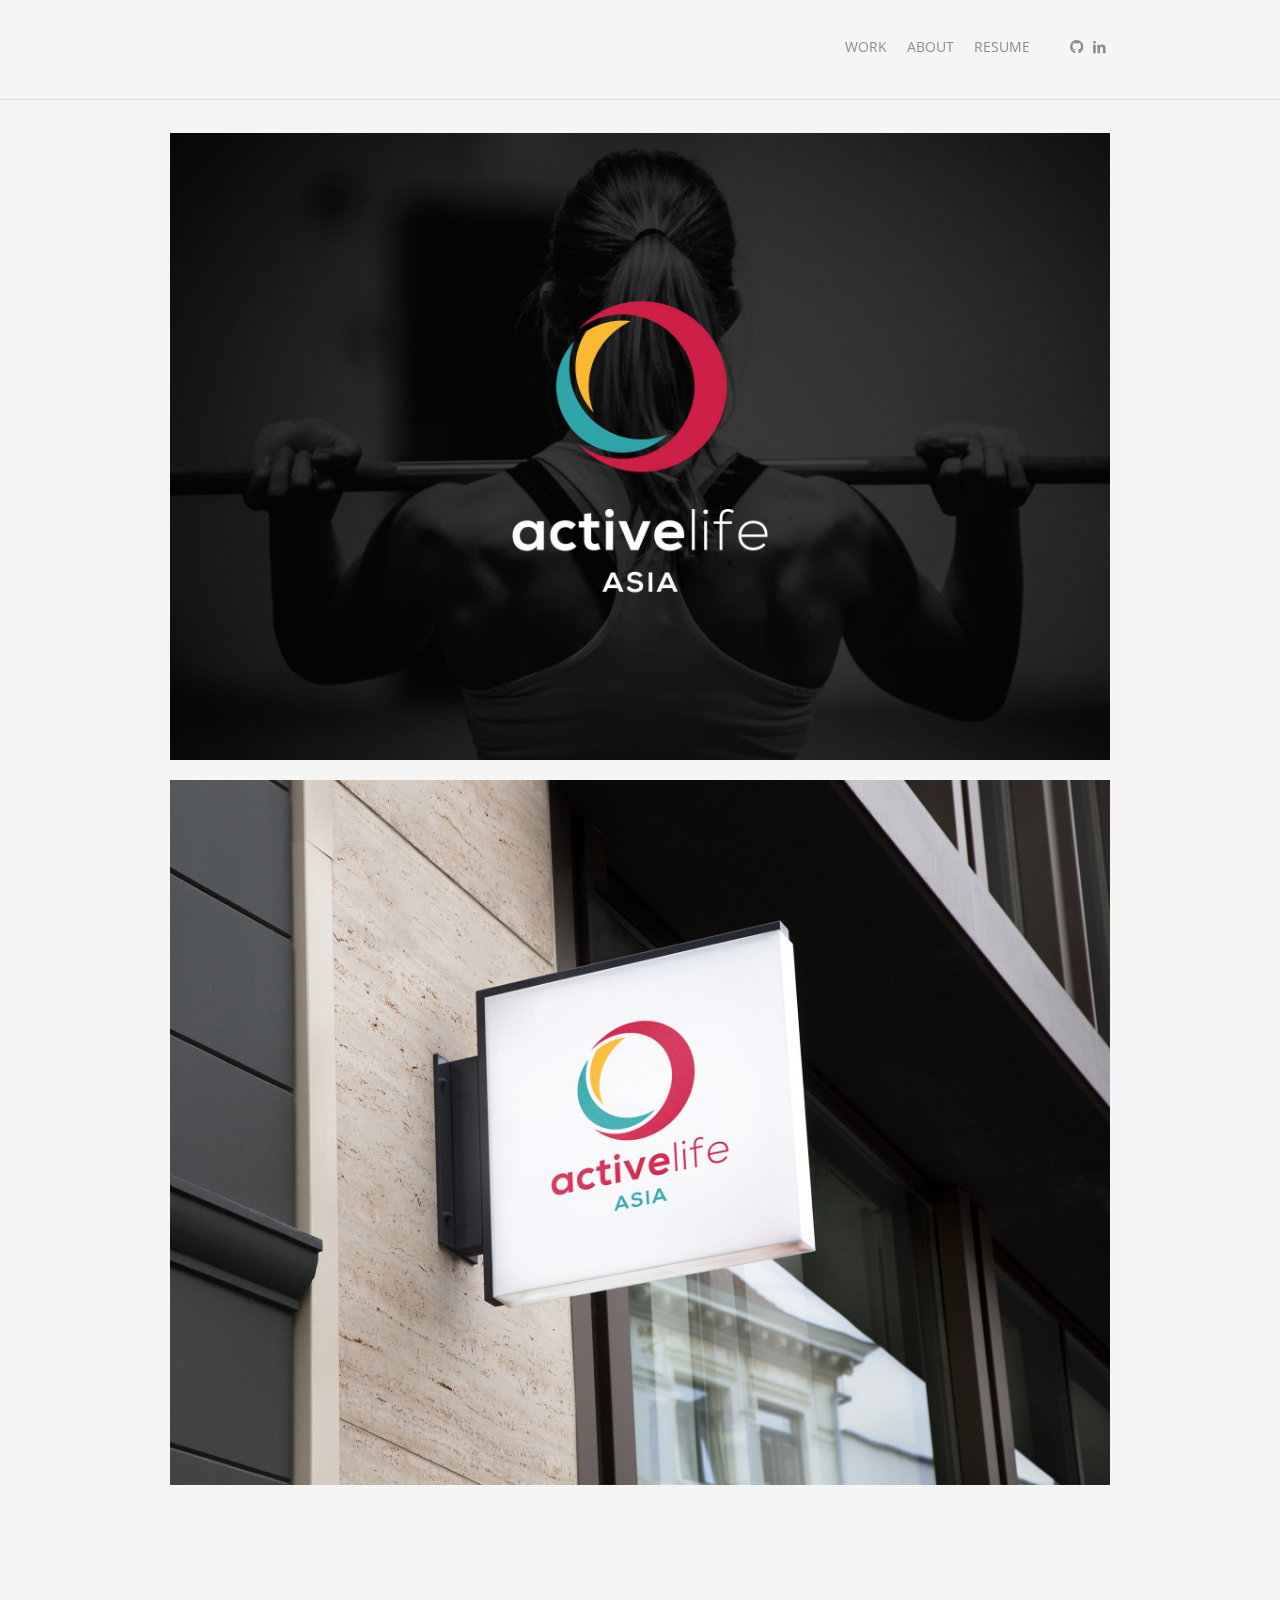
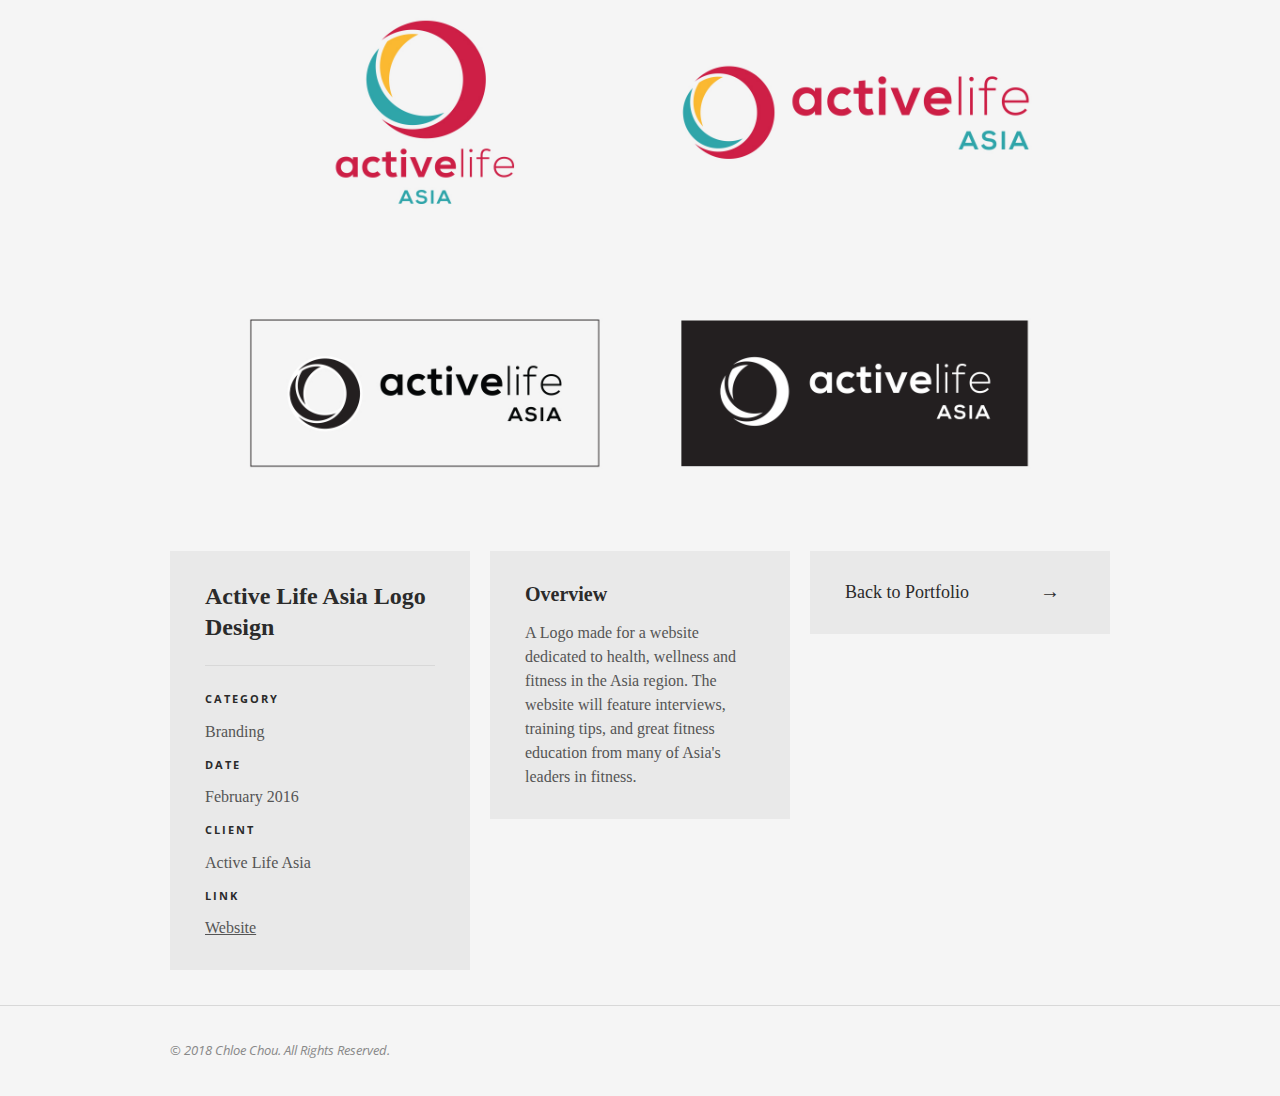
==== activelife.html @ 94dbffdb "Change URL" ====
<!DOCTYPE html>
<!--[if lte IE 6]> <html class="no-js ie  lt-ie10 lt-ie9 lt-ie8 lt-ie7 ancient oldie" lang="en-US"> <![endif]-->
<!--[if IE 7]>     <html class="no-js ie7 lt-ie10 lt-ie9 lt-ie8 oldie" lang="en-US"> <![endif]-->
<!--[if IE 8]>     <html class="no-js ie8 lt-ie10 lt-ie9 oldie" lang="en-US"> <![endif]-->
<!--[if IE 9]>     <html class="no-js ie9 lt-ie10 oldie" lang="en-US"> <![endif]-->
<!--[if gt IE 8]><!--> <html class="no-js" dir="ltr" lang="en-US"> <!--<![endif]-->
<head>
<meta charset="utf-8" />
<!--[if IE]> <meta http-equiv="X-UA-Compatible" content="IE=edge"> <![endif]-->
<title>Chloe Chou</title>
<!-- Set the viewport width to device width for mobile -->
<meta name="viewport" content="width=device-width, initial-scale=1, maximum-scale=1" />
<meta name="author" content="ppandp">
<meta name="Description" content="Chloe's Portfolio" />
<link href="css/reset.css" rel="stylesheet" type="text/css" media="screen" />
<link href="css/contact.css" rel="stylesheet" type="text/css" media="screen" />
<link href="css/styles.css" rel="stylesheet" type="text/css" media="screen" />
<link href="css/flexslider.css" rel="stylesheet" type="text/css" media="screen" />
<link href="css/jquery.fancybox.css" rel="stylesheet" type="text/css" media="screen" />
<!--[if gt IE 8]><!--><link href="css/retina-responsive.css" rel="stylesheet" type="text/css" media="screen" /><!--<![endif]-->
<!--[if !IE]> <link href="css/retina-responsive.css" rel="stylesheet" type="text/css" media="screen" /> <![endif]-->
<link href="css/open-menu.css" rel="stylesheet" type="text/css" media="screen" />
<link href="css/print.css" rel="stylesheet" type="text/css" media="print" />
<link href="//fonts.googleapis.com/css?family=Open+Sans:400,400italic,300,300italic,700,600,800" rel="stylesheet" type="text/css" />
<!-- <link href="//fonts.googleapis.com/css?family=Merriweather:300,400,700" rel="stylesheet" type="text/css" /> -->
<script src="js/modernizr.js" type="text/javascript"></script>
<link href="https://use.fontawesome.com/releases/v5.0.6/css/all.css" rel="stylesheet">

<style type="text/css">

  h1#logo a {
    width: 100px;
    background-size: 100px;
  }

</style>
</head>
<body>
<!-- Preloader -->
<div id="preloader">
  <div id="status">
    <div class="parent">
      <div class="child">
        <p class="small">loading</p>
      </div>
    </div>
  </div>
</div>

<div id="wrap">
  <div id="background-color"></div>
  <header id="header"><div class="containing-wrapper">
    <div class="logo-wrapper">
      <h1 id="logo"><a href="/">Chloe</a></h1>
    </div>
    <div id="menu-button">
      <div class="centralizer">
        <div class="cursor">
          <div id="nav-button"> <span class="nav-bar"></span> <span class="nav-bar"></span> <span class="nav-bar"></span> </div>
        </div>
      </div>
    </div></div>
  </header>
  <!-- end header -->

  <!-- start main nav -->
  <div class="containing-wrapper menu">
  <nav id="main-nav">
    <div id="menu-close-button">&times;</div>
    <ul id="options" class="option-set clearfix" data-option-key="filter">
      <li> <a href="#" class="sub-nav-toggle">Work</a>
        <ul class="sub-nav hidden">
          <li> <a href="index.html#design">Design</a> </li>
          <li> <a href="index.html#development">Development</a> </li>
          <li> <a href="index.html#portfolio">Show All</a> </li>
        </ul>
      </li>
      <li> <a href="index.html#services">About</a> </li>
      <li> <a href="images/resume.pdf" target="_blank">Resume</a> </li>
    </ul>

    <div class="social-links">
      <ul class="social-list clearfix">
        <li> <a href="https://github.com/chloechoudesign" target="_blank"> <i class="fab fa-github"></i></a></li>
        <li> <a href="https://www.linkedin.com/in/chloe-kuan-yi-chou-48333067" class="linkedin" target="_blank"></a> </li>
      </ul>
    </div>
  </nav></div>
  <!-- end main nav -->

  <div class="content-wrapper">
    <div id="content">
      <div class="container">
        <div id="container" class="clearfix">

          
        <!-- ALA PAGE CONTENT -->
        <div class="element clearfix col3-3 home"> <a href="images/activelife01.jpg" data-title="" data-fancybox-group="group1" class="popup">
          <figure class="images"> <img src="images/activelife01.jpg" alt="" /></figure>
          </a>
          <div class="break"></div>
          <a href="images/activelife02.jpg" data-title="" data-fancybox-group="group1" class="popup">
          <figure class="images"> <img src="images/activelife02_sm.jpg" alt="" /></figure>
          </a>
          <div class="break"></div>
          <a href="images/activelife03.jpg" data-title="" data-fancybox-group="group1" class="popup">
          <figure class="images"> <img src="images/activelife03.jpg" alt="" /></figure>
          </a>
        </div>
        <div class="element clearfix col1-3 home grey auto">
          <h3><strong>Active Life Asia Logo Design</strong></h3>
          <div class="ct-part">
            <p class="small">Category</p>
            <p>Branding</p>
            <p class="small">Date</p>
            <p>February 2016</p>
            <p class="small">Client</p>
            <p>Active Life Asia</p>
            <p class="small">Link</p>
            <p><a href="http://activelifeasia.com/" target="_blank">Website</a></p>
          </div>
        </div>
        <div class="element clearfix col1-3 home grey auto">
          <h4><strong>Overview</strong></h4>
              <p>A Logo made for a website dedicated to health, wellness and fitness in the Asia region. The website will feature interviews, training tips, and great fitness education from many of Asia's leaders in fitness.</p>
        </div>
   
        <div class="element clearfix col1-3 home grey back-button auto"><a href="/" title="" class="whole-tile"></a>
          <h5>Back to Portfolio<span class="arrow">→</span></h5>
        </div>


        
        </div>
        <!-- end #container -->
      </div>
      <!-- end .container -->
    </div>
    <!-- end content -->
  </div>
  <!-- end content-wrapper -->
</div>

<!-- end wrap -->
<footer id="footer" class="clearfix"><div class="containing-wrapper">
  <p class="alignleft">© 2018 Chloe Chou. All Rights Reserved.</p>
  <!-- <p class="alignright">(310)&nbsp;906-8920 <span class="padding">&middot;</span> <a href="mailto:chloechoudesign@gmail.com" title="Write Email">chloechoudesign@gmail.com</a> </p> -->
  </div>
</footer>

<script src="js/jquery-1.11.1.min.js" type="text/javascript"></script>
<script src="js/jquery-easing-1.3.js" type="text/javascript"></script>
<script src="js/retina.js" type="text/javascript"></script>
<script src="js/jquery.touchSwipe.min.js" type="text/javascript"></script>
<script src="js/jquery.isotope2.min.js" type="text/javascript"></script>
<script src="js/jquery.ba-bbq.min.js" type="text/javascript"></script>
<script src="js/jquery.isotope.load.js" type="text/javascript"></script>
<script src="js/SmoothScroll.js" type="text/javascript"></script>
<script src="js/main.js" type="text/javascript"></script>
<script src="js/preloader.js" type="text/javascript"></script>
<script src="js/jquery.sliphover.min.js"></script>
<script src="js/jquery.fancybox.pack.js" type="text/javascript"></script>
</body>
</html>
---- css/contact.css ----
/* Form style */
input, textarea, select { font: 16px "Merriweather", Georgia, "Times New Roman", Times, serif; color:#555; border:0; -webkit-transition: all 0.2s ease 0s; -moz-transition: all 0.2s ease 0s; -o-transition: all 0.2s ease 0s; transition: all 0.2s ease 0s; float:none; display:block; margin:0px; -webkit-appearance: none; background:none }
textarea { resize: none; }
#message { margin: 0; padding: 0px; z-index:200; height:auto; }
.error_message, #success_page { display: block; height:auto; color:#d31800; font-style:italic; font-family: 'Open Sans', 'Helvetica Neue', Arial, Helvetica, sans-serif; font-size: 12px; padding: 26px 60px 0px 0px; line-height:1.5 }
#success_page { color:#2b2b2b !important; padding:18px 20px 0 0px }
.loader { display:none; }
/* Form Element Styling */
.contact > .elem-content {background:#fff !important }
.form-part { padding: 0; margin-top:9px; border-top:1px solid #d8d8d8; }
.form-part > textarea, .form-part > select, .form-part > input:not([type="submit"]):not([type="image"]):not([type="button"]):not([type="checkbox"]):not([type="radio"]) {
 display: block;
 width: 100%;
 padding: 25px 0px;
 font-size: 16px;
 border-bottom:1px solid #d8d8d8;
 text-align: left;
 font-style: normal;
}
.lt-ie9 .form-part textarea, .lt-ie9 .form-part select, .lt-ie9 .form-part input { display: block; width: 100%; padding: 25px 29px; font-size: 17px;  border-bottom:1px solid #d8d8d8; text-align: left; font-style: normal; }
.form-part > textarea { height: 174px; resize: none; }
.form-part > .input-wrapper { position: relative;  }
.form-part .send-btn { border: none 0px transparent; background: url(../images/icons/bg-mail.png) no-repeat scroll top right transparent; background-size:48px 48px; padding: 19px 60px 16px 4px; height: 48px; font-family: 'Open Sans', 'Helvetica Neue', Arial, Helvetica, sans-serif; font-size: 14px; display: block; width: auto; float: right; margin: 19px 29px 0px 0px; cursor: pointer; line-height:12px; font-style:italic; }
---- css/styles.css ----
@charset "utf-8";
/* CSS Document */

/*------------------------------------------------------------------
[Table of contents]
0. Fonts
1. Clearfix
2. Preloader
3. Typography
4. Headings
5. Main Nav
6. Main Content
7. Column Grid
8. Content Elements
9. Icons
10. Image Hover
11. Compatibility Rules
12. Footer
13. Lists
14. Price Tables
15. Google Maps
16. Shop
-------------------------------------------------------------------*/


/* =0. Fonts
--------------------------------------------------------------------------------------------------------*/
@font-face {
 font-family: 'fontello';
 src: url('../fonts/fontello.eot?3837060');
 src: url('../fonts/fontello.eot?3837060#iefix') format('embedded-opentype'), url('../fonts/fontello.woff?3837060') format('woff'), url('../fonts/fontello.ttf?3837060') format('truetype'), url('../fonts/fontello.svg?3837060#fontello') format('svg');
 font-weight: normal;
 font-style: normal;
}
/* Chrome hack: SVG is rendered more smooth in Windows. 100% magic, uncomment if you need it. */
/* Note, that will break hinting! In other OS-es font will be not as sharp as it could be */
/*
@media screen and (-webkit-min-device-pixel-ratio:0) {
  @font-face {
    font-family: 'fontello';
    src: url('../font/fontello.svg?43886684#fontello') format('svg');
  }
}
*/
/* End Fonts
--------------------------------------------------------------------------------------------------------*/


/* =1. Clearfix
--------------------------------------------------------------------------------------------------------*/
.clear { clear: both; }
.clearfix:after { content: "."; display:block; height:0; clear:both; visibility:hidden; }/* ----- clear fix for floats ----- */
.clearfix { display:inline-block; }
* html .clearfix { height:1%; }/* hides clearfix from IE-mac */
.clearfix { display:block; }/* end hide from IE-mac */
.alignleft { float:left; }
.alignright { float:right; }
.aligncenter { margin:auto; display:block; }
.alignnone { clear:both; font-size:0; line-height:0; margin:0; padding:0; border:0; height:0; width:0; }
.centered { text-align:center; }
.hidden { display: none; visibility: hidden; }
/* Preventing font-rendering switches during CSS transitions inside Flexslider for Safari and Chrome under MacOSX */
*, *:before, *:after { -webkit-font-smoothing: antialiased; }
.flexslider { -webkit-transform: translateZ(0px); }
/* End Clearfix
--------------------------------------------------------------------------------------------------------*/


/* =2. Preloader
--------------------------------------------------------------------------------------------------------*/
#preloader { position:fixed; top:0; left:0; right:0; bottom:0; background:#f5f5f5; z-index:9999; }
#status { z-index:28; position:absolute; color:#555 !important; top:50%; height:220px; width:100%; margin-top:-115px; }
/* horizontal centering */
.parent { width:230px; margin:0px auto; position:relative; height:220px; z-index:11 }
.child { text-align:center; }
/* vertical centering */
.parent { display: table }
.child { display: table-cell; vertical-align: middle; padding:0; }
.child span { text-transform:uppercase; }
/* End Preloader
--------------------------------------------------------------------------------------------------------*/


/* =3. Typography
--------------------------------------------------------------------------------------------------------*/
html, body, #wrap { height: 100%; }
body > #wrap { height: auto; min-height: 100%; }
.content-wrapper { padding-bottom: 91px; }
html { overflow: -moz-scrollbars-vertical; overflow-y: scroll; -webkit-font-smoothing: antialiased; height:100%; -webkit-text-size-adjust: 100%; }
body { font-size: 16px; font-family: Georgia, "Times New Roman", Times, serif; color:#555; background:#1D1D1D; height:100% }
strong { font-weight:600; }
a, a > * { -webkit-transition: all 0.2s ease 0s; -moz-transition: all 0.2s ease 0s; -o-transition: all 0.2s ease 0s; transition: all 0.2s ease 0s; }
*, *:after, *:before { -webkit-box-sizing: border-box; -moz-box-sizing: border-box; box-sizing: border-box; padding: 0; margin: 0; }
p { line-height:1.5; padding:0 0px 13px 0px; }
.centered p { padding:5px 0 5px 0 }
a { text-decoration:none; }
p a { color:#555; text-decoration:underline; }
p a:hover { color:#2b2b2b; }
a p { color:#555; }
p.small { font-size:11px !important; text-transform:uppercase; font-weight:700; font-family:'Open Sans', 'Helvetica Neue', Arial, Helvetica, sans-serif; color:#2b2b2b; padding:0 0 22px 0; letter-spacing:2px; }
a p.small { color:#2b2b2b }
.col2-3.half p.small { padding:0 0 17px 0; }
.col1-3 p.small { padding:0 0 12px 0 !important; }
#preloader p.small { color:#555 !important; padding:0 !important }
code { font:13px 'Open Sans', 'Helvetica Neue', Arial, Helvetica, sans-serif; font-style:normal; line-height:1.5; display:block; }
pre { padding:13px 40px 0 40px; }
span.arrow { font:20px 'Open Sans', 'Helvetica Neue', Arial, Helvetica, sans-serif; float:right; padding-bottom:13px; padding-right:15px; -webkit-transition: all 0.2s ease 0s; -moz-transition: all 0.2s ease 0s; -o-transition: all 0.2s ease 0s; transition: all 0.2s ease 0s; margin-top:-4px; display:inline-block; opacity:0 }
.back-button span.arrow { opacity:1 !important }
a span.arrow { color:#555; }
a:hover span.arrow { padding-right:0; -webkit-transition: all 0.2s ease 0s; -moz-transition: all 0.2s ease 0s; -o-transition: all 0.2s ease 0s; transition: all 0.2s ease 0s; opacity:1 }
blockquote { padding:0px 0px 2px 25px; color:#777; font-size:16px; font-style:italic; float:left; width:180px; }
.col1-3 blockquote {width:auto; padding-left:0; float:none }
.hentry blockquote:before { content:"“"; float:left; display:block; margin-left:-64px; font-family:Georgia, "Times New Roman", Times, serif; font-size:96px; margin-top:-6px; font-weight:400 }
blockquote p { font-family:'Open Sans', 'Helvetica Neue', Arial, Helvetica, sans-serif; }
blockquote p.small { font-style:normal; color:#555; letter-spacing:0; font-weight:600; text-transform:none }
em { font-style:italic; font-family:'Open Sans', 'Helvetica Neue', Arial, Helvetica, sans-serif; color:#777; }
code { font:13px "Courier New", Courier, monospace; font-style:normal; line-height:1.5; display:block; padding-top:4px; }
pre { padding:0 30px 25px 30px; border:1px dotted #3e3e3e; margin-top:10px; margin-bottom:10px; display:inline-block }
/* End Typography
--------------------------------------------------------------------------------------------------------*/


/* =4. Headings
--------------------------------------------------------------------------------------------------------*/
h1#logo { display:block; position:relative; float:left }
h1#logo a { display:block; background:url(../images/bg-logo.png) center no-repeat; background-size:60px 52px; width:60px; /*try to keep it below 52px*/ height:52px; text-indent:-9999px; }
.tagline { float:left; font-family:"Open Sans", Arial, Helvetica, sans-serif; font-size:12px; font-weight:400; padding:0 0 0 16px; margin:0px auto; position:relative; display:table; height:52px; margin-top:-1px; font-style:italic }
.tagline span { vertical-align:middle; display:table-cell }
.hentry h1, h2, h3, h4, h5 { line-height:1.3; color:#2b2b2b; display:block; position:relative; padding-bottom:13px; }
h2 { font-size:48px; font-weight:300; line-height:60px; letter-spacing:-2px; margin-top:-5px; }
h2 strong { font-weight:700; letter-spacing:-1px; }
h3 { font-size:24px; font-weight:400; line-height:31px; }
h4 { font-size:20px; font-weight:400; line-height:27px; }
h5 { font-size:18px; font-weight:400; }
.col2-3.white h3, .col2-3.white-bottom h3, .col2-3.grey h3 { font-size:30px; line-height:40px; }
a h3 { text-decoration:underline }
a h3 span { text-decoration:none !important }
/* End Headings
--------------------------------------------------------------------------------------------------------*/


/* =5. Main Nav
--------------------------------------------------------------------------------------------------------*/
#menu-button { float:right; font-size:14px; font-family:"Open Sans", Arial, Helvetica, sans-serif; text-transform:uppercase; display:table; height:52px; position: relative; -webkit-tap-highlight-color: rgba(0, 0, 0, 0); }
.lt-ie10 #menu-button { position:relative; float:right; right:auto }
#menu-button .centralizer { display: table-cell; vertical-align: middle; }
#menu-button .centralizer .cursor { display:block; height:auto; cursor:pointer; background-color: rgba(244, 244, 244, 0.8); }
#nav-button { display:inline-block; width:16px; margin:0; margin-left:5px; -webkit-tap-highlight-color: rgba(0, 0, 0, 0); vertical-align:middle }
.nav-bar { background-color:#555; border-radius:1px; display:block; width:16px; height:2px; margin:0px auto 2px; }
#menu-close-button { cursor: pointer; padding: 6px; text-align: center; position: absolute; top: 31px; right: 36px; font-size: 26px; color: #8E8E8E; -webkit-tap-highlight-color: rgba(0, 0, 0, 0); }
#main-nav { background-color: #1D1D1D; position: absolute; top: 0; right: 0; padding: 34px 44px 20px 44px; width: 200px; }
#main-nav a { text-decoration: none; color: #8E8E8E; font-size: 14px; font-family: "Open Sans", Arial, Helvetica, sans-serif; }
#main-nav > ul a { text-transform: uppercase; }
#main-nav > ul .active > a, #main-nav > ul a.active, #main-nav > .additional-links .active > a, #main-nav > .additional-links a.active, #main-nav li a:hover, #options li a.current, #options li a.selected { color: #fff; }
#main-nav > ul li { padding: 7px 0; }
#main-nav > ul > li > .sub-nav { padding: 9px 0 3px 15px; }
#main-nav > ul > li > .sub-nav > li { padding: 4px 0px; }
#main-nav > ul > li > .sub-nav > li:last-child { padding-bottom: 0px; }
#main-nav > ul > li > .sub-nav > li > a { font-size: 12px; }
.additional-links { padding: 25px 0; }
.additional-links > ul > li { padding: 0 0 14px; }
.additional-links > ul > li:last-child { padding: 0; }
.social-links { padding: 10px 0; }
.social-list > li { float: left; margin: 0 15px 0 0; }
.social-list > li > a:before { content: ""; font-family: fontello; font-size: 14px; }
#main-nav .social-list li a:before { padding:3px; }
#main-nav .social-list li { margin-top:-3px; margin-right:9px; }
#main-nav .social-list { margin-left:-3px; }
.social-list > li > a.facebook:before { content: '\e800'; }
.social-list > li > a.dribbble:before { content: '\e801'; }
.social-list > li > a.behance:before { content: '\e802'; }
.social-list > li > a.git:before { content: '\e803'; }
.social-list > li > a.gplus:before { content: '\e804'; }
.social-list > li > a.xing:before { content: '\e805'; }
.social-list > li > a.instagram:before { content: '\e806'; }
.social-list > li > a.twitter:before { content: '\e807'; }
.social-list > li > a.youtube:before { content: '\e808'; }
.social-list > li > a.slack:before { content: '\e809'; }
.social-list > li > a.pinterest:before { content: '\e80a'; }
.social-list > li > a.tumblr:before { content: '\e80b'; }
.social-list > li > a.soundcloud:before { content: '\e80c'; }
.social-list > li > a.skype:before { content: '\e80d'; }
.social-list > li > a.linkedin:before { content: '\e80e'; }
.social-list > li > a.vimeo:before { content: '\e80f'; }
.social-list > li > a.flickr:before { content: '\e810'; }
.social-list > li > a.email:before { content: '\e811'; }
/* End Main Nav
--------------------------------------------------------------------------------------------------------*/


/* =6. Main Content
--------------------------------------------------------------------------------------------------------*/
#header { position:relative; z-index:155; width:100%; min-height:100px; padding:23px 45px; border-bottom:1px solid #d8d8d8; -webkit-transform: translateZ(0); }
#content { width:100%; position:relative; z-index:55; height:auto; padding-bottom: 24px; }
.container { padding:0px; width:1280px; position:relative; margin:0 auto; padding-top:23px; }
#background-color { background:#f5f5f5; height:100%; width:100%; position:fixed; z-index:1; -webkit-overflow-scrolling: touch; top:0; left:0 }
.oldie #background-color { display:none }
#header, #content { background:#f5f5f5; }
.pushed-left #content, .pushed-left #header, .pushed-left #footer, .pushed-left #background-color { -webkit-transform: translate3d(-200px, 0px, 0px); transform: translate3d(-200px, 0px, 0px); }
.pushed-left-alt #content, .pushed-left-alt #header, .pushed-left-alt #footer, .pushed-left-alt #background-color, .no-csstransforms3d .pushed-left #content, .no-csstransforms3d .pushed-left #header, .no-csstransforms3d .pushed-left #footer { -webkit-transform: translateX(-200px); -ms-transform: translateX(-200px); transform: translateX(-200px); }
#content, #header, #footer, .logo-wrapper, #background-color { -webkit-transition: -webkit-transform 0.33s cubic-bezier(0.33, 0, 0.2, 1) 0s; transition: transform 0.33s cubic-bezier(0.33, 0, 0.2, 1) 0s; }
/* =End Main Content
--------------------------------------------------------------------------------------------------------*/


/* =7. Column Grid
--------------------------------------------------------------------------------------------------------*/
.col3-3 { width:940px; height:auto; margin:10px; float:left; position:relative }
.col4-3 { width:1260px; height:auto; margin:10px; position:relative }
.col1-3 { width:300px; height:280px; margin:10px; background:#e9e9e9; float:left; position:relative }
.col2-3 { width:620px; height:580px; margin:10px; background:#e9e9e9; float:left; position:relative }
.col1-3.auto, .col2-3.auto, .col3-3.auto { height:auto; }
.col2-3.half { height:280px; }
.col3-3.half { height:280px; }
.col1-3.grey { padding:30px 35px 17px 35px; background:#e9e9e9; width:300px; }
.col2-3.grey, .col3-3.grey, .col4-3.grey { padding:45px 60px 44px 50px; background:#e9e9e9 !important; }
.col1-3.white { padding:30px 35px 17px 35px; background:#fff }
.col2-3.white, .col3-3.white, .col4-3.white { padding:45px 50px 44px 50px; background:#fff; }
.col1-3.white-bottom { padding:30px 35px; background:#fff; z-index:33; }
.col2-3.white-bottom { padding:45px 50px 32px 50px; background:#fff; }
.col1-3.white-bottom:after, .col2-3.white-bottom:after { background:#fff; top:-10px; content:""; height:24px; left:50%; position:absolute; -webkit-transform:rotate(45deg); -moz-transform:rotate(45deg); -ms-transform:rotate(45deg); -o-transform:rotate(45deg); width:24px; margin-left:-12px; }
.element .col1-3, .element .col2-3, .element .col3-3 { margin:0 }
.bottom { position:absolute; bottom:30px; padding:0 50px; left:0; width:100% }
.col1-3 .bottom { padding:3px 35px; bottom:12px; }
a .bottom p { width:190px; }
.back-button { height:85px; }
/* =End Column Grid
--------------------------------------------------------------------------------------------------------*/

/* =8. Content Elements
--------------------------------------------------------------------------------------------------------*/
.overflow, .element { overflow:hidden; }
.break { display:block; position:relative; height:20px; width:100%; }
.whole-tile { position:absolute; left:0; top:0; width:100%; height:100%; display:block; z-index:55; padding:30px 35px; }
.element.hybrid .images, .element.hybrid .service-item { position: absolute; top: 0; right: -0%; z-index: 22; -webkit-transition: right ease-in-out 0.33s; transition: right ease-in-out 0.33s; }
.element.hybrid:hover .images, .element.hybrid:hover .service-item { right: -100%; -webkit-transition: right ease-in-out 0.33s; transition: right ease-in-out 0.33s; }
.element > .elem-content { padding:30px 35px; background:#e9e9e9; width: 300px; }
.ct-part { padding:25px 0px 0px 0px; /*background:#e9e9e9; */ border-top:1px solid #d8d8d8; height: auto; margin-top:9px; }
.ft-part { padding:29px 0px 31px 0px; /*background:#e9e9e9;*/ border-top:1px solid #d8d8d8; height: auto; margin-top:10px; }
.ct-part > p.indented { padding-left:20px; }
.ct-part sub { display: inline-block; font-size: 12px; padding-left: 10px; font-family: 'Open Sans', 'Helvetica Neue', Arial, Helvetica, sans-serif; }
.centered .ft-part .social-list { display:inline-block; }
.bottom .social-list { padding-bottom:19px; }
.element .social-list > li { margin: 0 11px 0 1px; }
.element .social-list > li > i { color: #555; font-size: 12px; font-family: 'Open Sans', 'Helvetica Neue', Arial, Helvetica, sans-serif; padding-right: 4px; }
.element .social-list > li > a { color: #555; position: relative; top: 1px; }
.element .social-list > li > a:before { font-size: 18px; display:block; margin-top:-2px; }
.element .tag { text-transform: none; display: inline-block; padding:0 8px 0 0; }
.element .tag > .tag-count { text-transform: none; font-family: 'Open Sans', 'Helvetica Neue', Arial, Helvetica, sans-serif; font-size: 12px; }
/* =End Content Elements
--------------------------------------------------------------------------------------------------------*/


/* =9. Icons
--------------------------------------------------------------------------------------------------------*/
.icons { position:relative; height:48px; width:48px; /*float:left;*/ margin-bottom:16px; margin-top:5px; border:1px solid #555; border-radius:51%; }
.icon-holder { position:relative; float:left; height:48px; width:48px; border:1px solid #555; border-radius:51%; margin-top:5px; }
.col1-3 .icon-holder {  margin-right:20px; }
.centered .icons, .centered .icon-holder { float:none; display:inline-block; margin-right:0px; }
.map { background:url(../images/icons/bg-map.png) no-repeat center left; background-size:48px 48px; }
.winner { background:url(../images/icons/bg-winner.png) no-repeat center; background-size:48px 48px; }
.time { background:url(../images/icons/bg-time.png) no-repeat center; background-size:48px 48px; }
.pig { background:url(../images/icons/bg-pig.png) no-repeat center; background-size:48px 48px; }
.adjust { background:url(../images/icons/bg-adjust.png) no-repeat center; background-size:48px 48px; }
.team { background:url(../images/icons/bg-team.png) no-repeat center; background-size:48px 48px; }
.works { background:url(../images/icons/bg-works.png) no-repeat center; background-size:48px 48px; }
.chat { background:url(../images/icons/bg-chat.png) no-repeat center; background-size:48px 48px; }
.notes { background:url(../images/icons/bg-notes.png) no-repeat center; background-size:48px 48px; }
.camera { background:url(../images/icons/bg-camera.png) no-repeat center; background-size:48px 48px; }
.illustration { background:url(../images/icons/bg-illustration.png) no-repeat center; background-size:48px 48px; }
.social { background:url(../images/icons/bg-social.png) no-repeat center; background-size:48px 48px; }
.vector { background:url(../images/icons/bg-vector.png) no-repeat center; background-size:48px 48px; }
.commerce { background:url(../images/icons/bg-commerce.png) no-repeat center; background-size:48px 48px; }
.search { background:url(../images/icons/bg-search.png) no-repeat center; background-size:48px 48px; }
.like { background:url(../images/icons/bg-like.png) center no-repeat; background-size:48px 48px; }
.share { background:url(../images/icons/bg-share.png) center no-repeat; background-size:48px 48px; }
.document { background:url(../images/icons/bg-document.png) center no-repeat; background-size:48px 48px; }
.apple { background:url(../images/icons/bg-apple.png) center no-repeat; background-size:48px 48px; }
.balance { background:url(../images/icons/bg-balance.png) center no-repeat; background-size:48px 48px; }
.beaker { background:url(../images/icons/bg-beaker.png) center no-repeat; background-size:48px 48px; }
.beer { background:url(../images/icons/bg-beer.png) center no-repeat; background-size:48px 48px; }
.books { background:url(../images/icons/bg-books.png) center no-repeat; background-size:48px 48px; }
.box { background:url(../images/icons/bg-box.png) center no-repeat; background-size:48px 48px; }
.cake { background:url(../images/icons/bg-cake.png) center no-repeat; background-size:48px 48px; }
.calculator { background:url(../images/icons/bg-calculator.png) center no-repeat; background-size:48px 48px; }
.cd { background:url(../images/icons/bg-cd.png) center no-repeat; background-size:48px 48px; }
.champagne { background:url(../images/icons/bg-champagne.png) center no-repeat; background-size:48px 48px; }
.chart { background:url(../images/icons/bg-chart.png) center no-repeat; background-size:48px 48px; }
.cheese { background:url(../images/icons/bg-cheese.png) center no-repeat; background-size:48px 48px; }
.court { background:url(../images/icons/bg-court.png) center no-repeat; background-size:48px 48px; }
.delivery { background:url(../images/icons/bg-delivery.png) center no-repeat; background-size:48px 48px; }
.dvd { background:url(../images/icons/bg-dvd.png) center no-repeat; background-size:48px 48px; }
.eco { background:url(../images/icons/bg-eco.png) center no-repeat; background-size:48px 48px; }
.film { background:url(../images/icons/bg-film.png) center no-repeat; background-size:48px 48px; }
.grape { background:url(../images/icons/bg-grape.png) center no-repeat; background-size:48px 48px; }
.hot { background:url(../images/icons/bg-hot.png) center no-repeat; background-size:48px 48px; }
.house { background:url(../images/icons/bg-house.png) center no-repeat; background-size:48px 48px; }
.icecream { background:url(../images/icons/bg-icecream.png) center no-repeat; background-size:48px 48px; }
.joystick { background:url(../images/icons/bg-joystick.png) center no-repeat; background-size:48px 48px; }
.keynote { background:url(../images/icons/bg-keynote.png) center no-repeat; background-size:48px 48px; }
.link { background:url(../images/icons/bg-link.png) center no-repeat; background-size:48px 48px; }
.magic { background:url(../images/icons/bg-magic.png) center no-repeat; background-size:48px 48px; }
.mail { background:url(../images/icons/bg-mail.png) center no-repeat; background-size:48px 48px; }
.microphone { background:url(../images/icons/bg-microphone.png) center no-repeat; background-size:48px 48px; }
.network { background:url(../images/icons/bg-network.png) center no-repeat; background-size:48px 48px; }
.palette { background:url(../images/icons/bg-palette.png) center no-repeat; background-size:48px 48px; }
.plaster { background:url(../images/icons/bg-plaster.png) center no-repeat; background-size:48px 48px; }
.player { background:url(../images/icons/bg-player.png) center no-repeat; background-size:48px 48px; }
.polaroid { background:url(../images/icons/bg-polaroid.png) center no-repeat; background-size:48px 48px; }
.printer { background:url(../images/icons/bg-printer.png) center no-repeat; background-size:48px 48px; }
.pulse { background:url(../images/icons/bg-pulse.png) center no-repeat; background-size:48px 48px; }
.quote { background:url(../images/icons/bg-quote.png) center no-repeat; background-size:48px 48px; }
.radio { background:url(../images/icons/bg-radio.png) center no-repeat; background-size:48px 48px; }
.recorder { background:url(../images/icons/bg-recorder.png) center no-repeat; background-size:48px 48px; }
.scissors { background:url(../images/icons/bg-scissors.png) center no-repeat; background-size:48px 48px; }
.select { background:url(../images/icons/bg-select.png) center no-repeat; background-size:48px 48px; }
.serving { background:url(../images/icons/bg-serving.png) center no-repeat; background-size:48px 48px; }
.share { background:url(../images/icons/bg-share.png) center no-repeat; background-size:48px 48px; }
.shop { background:url(../images/icons/bg-shop.png) center no-repeat; background-size:48px 48px; }
.shopping { background:url(../images/icons/bg-shopping.png) center no-repeat; background-size:48px 48px; }
.smartphone { background:url(../images/icons/bg-smartphone.png) center no-repeat; background-size:48px 48px; }
.sofa { background:url(../images/icons/bg-sofa.png) center no-repeat; background-size:48px 48px; }
.syringe { background:url(../images/icons/bg-syringe.png) center no-repeat; background-size:48px 48px; }
.tape { background:url(../images/icons/bg-tape.png) center no-repeat; background-size:48px 48px; }
.target { background:url(../images/icons/bg-target.png) center no-repeat; background-size:48px 48px; }
.television { background:url(../images/icons/bg-television.png) center no-repeat; background-size:48px 48px; }
.video { background:url(../images/icons/bg-video.png) center no-repeat; background-size:48px 48px; }
.walkman { background:url(../images/icons/bg-walkman.png) center no-repeat; background-size:48px 48px; }
.zoom { background:url(../images/icons/bg-zoom.png) center no-repeat; background-size:48px 48px; }
.tags { background:url(../images/icons/bg-tags.png) center no-repeat; background-size:48px 48px; }
.github { background:url(../images/icons/bg-github.png) center no-repeat; border:none; background-size:48px 48px; }
/* End Icons
--------------------------------------------------------------------------------------------------------*/


/* =10. Image Hover
--------------------------------------------------------------------------------------------------------*/
.images { display:block; position:relative; background:#000; }
.images img { width:100%; display: block; max-width: 100% !important; z-index:9 }
.images.dark img { opacity:0.3; background:#000; }
img { box-shadow: #000 0 0 0 }
.videos { width:940px; height:538px; }
.sliphoveritemTitle { font-size:11px !important; text-transform:uppercase; font-weight:700; font-family:'Open Sans', Arial, Helvetica, sans-serif; letter-spacing:2px; line-height:1.5; display:block; text-decoration:none !important; }
.sliphoveritemTitle span { display:block; font-size:20px; font-weight:700; line-height:1.5; font-family: 'Merriweather', Georgia, "Times New Roman", Times, serif; text-transform:none; letter-spacing:0; position:absolute; bottom:-3px; width:150px; }
.sliphoveritemTitle i { display:block; font:30px 'Open Sans', 'Helvetica Neue', Arial, Helvetica, sans-serif; right:-3px; font-style:normal !important; position:absolute; line-height:1.5; bottom:-5px; text-decoration:none !important }
.sliphoveritemTitle div { position:relative; padding-left:5px; }
/* End Image Hover
--------------------------------------------------------------------------------------------------------*/


/* =11. Compatibility Rules
--------------------------------------------------------------------------------------------------------*/
.lt-ie9 .pushed-left #content, .lt-ie9 .pushed-left #header, .lt-ie9 .pushed-left #footer, .lt-ie9 .pushed-left #background-color { position: relative; margin-left: -200px; }
.lt-ie9 .pushed-left .logo-wrapper, .lt-ie9 .pushed-left #footer .alignleft { position: relative; margin-left: 200px; }
.lt-ie9 #header { min-width: 960px; padding-left: 10px; padding-right: 10px; }
.lt-ie9 body, .lt-ie9 .content-wrapper { min-width: 960px; }
.lt-ie9 .pushed-left #main-nav { z-index: 200; }
/* =End Compatibility Rules
--------------------------------------------------------------------------------------------------------*/


/* =12. Footer
--------------------------------------------------------------------------------------------------------*/
#footer { background:#f5f5f5; min-height:91px; margin:0px; padding:28px 45px; border-top:1px solid #d8d8d8; width:100%; z-index:55; position:relative; webkit-transform: translateZ(0); -webkit-transform: translate3d(0, 0, 0); }
#footer { margin-top: -91px; }
footer { z-index:1000 !important; }
footer p, footer p a { color:#888; line-height:32px; font-family:'Open Sans', 'Helvetica Neue', Arial, Helvetica, sans-serif; font-style:italic; font-size:13px; padding:0; border:0; text-decoration:none }
footer p a:hover { color:#555; }
span.padding { padding:0 3px; }
footer .social-list { float:left; margin-left:20px; background:#e9e9e9; padding-left:15px; }
footer .social-list li a { text-decoration: none; color: #8E8E8E; line-height:32px; }
/* End Footer
--------------------------------------------------------------------------------------------------------*/


/* =13. Lists
--------------------------------------------------------------------------------------------------------*/
ul.unordered-list, .hentry ul { list-style: circle; line-height:1.5; padding:0px 0px 13px 30px; text-align:left !important; font-size: 16px; font-family: 'Merriweather', Georgia, "Times New Roman", Times, serif; }
ol { list-style: decimal; line-height:1.5; padding:0px 0px 13px 30px; font-size: 16px; font-family: 'Merriweather', Georgia, "Times New Roman", Times, serif; }
.child ul.unordered-list, .child .hentry ul, .child ol { padding:10px 30px 0 50px; }
ul.unordered-list li a, .hentry ul li a, ol li a { color:#555; text-decoration:underline; }
ul.unordered-list li a:hover, .hentry ul li a:hover, ol li a:hover { color:#2b2b2b; text-decoration:underline; }
/* =End Lists
--------------------------------------------------------------------------------------------------------*/


/* =14. Price Tables
--------------------------------------------------------------------------------------------------------*/
.price-table { text-align:center; background:#e9e9e9; padding:0 35px; padding-bottom:30px; width:300px; }
.price-table p.price { font-size:60px; color:#2b2b2b; letter-spacing:-2px; margin-left:-10px; font-family:'Open Sans', 'Helvetica Neue', Arial, Helvetica, sans-serif; font-weight:600; padding-top:10px; padding-bottom:0 }
.price-table p.price span { font-size:18px; display:inline-block; padding-top:20px; padding-right:5px; font-weight:400; vertical-align:top }
.line-through { text-decoration: line-through; color:#bbb }
.price-table .price-details { line-height:2.0 }
.heading:before { background:none repeat scroll 0 0 rgba(216, 216, 216, 1); bottom:-7px; content:""; height:14px; left:50%; position:absolute; -webkit-transform:rotate(45deg); -moz-transform:rotate(45deg); -ms-transform:rotate(45deg); -o-transform:rotate(45deg); width:14px; margin-left:-7px; }
.heading:after { background:#e9e9e9; bottom:-5px; content:""; height:16px; left:50%; margin-left:-8px; position:absolute; -webkit-transform:rotate(45deg); -moz-transform:rotate(45deg); -ms-transform:rotate(45deg); -o-transform:rotate(45deg); width:16px; }
.heading { padding:30px 30px 12px 30px; background:#e9e9e9; position:relative; border-bottom:1px solid #d8d8d8; }
a.button { padding:10px 13px; border:2px solid #555; color:#555; text-decoration:none; position:relative; display:inline-block; margin:4px 0px 6px 0px }
a.button:hover { border:2px solid #2b2b2b; color:#2b2b2b; }
/* =End Column Grid
--------------------------------------------------------------------------------------------------------*/


/* =15. Googlemaps
--------------------------------------------------------------------------------------------------------*/
#map { width:620px; height:395px; margin:0; border:0 }
#map:before, #map:after { background: none; content: ''; left: 0; position: absolute; top: 0; width: 100%; }
#map:after { bottom: 0; top: auto; }
/* End Googlemaps
--------------------------------------------------------------------------------------------------------*/


/* =16. Shop
--------------------------------------------------------------------------------------------------------*/
.shop-item a.button { margin:10px 0px 20px 0px; }
.shopping-cart a.button { margin-top:10px; }
span.tiny { font-size:11px; font-family:'Open Sans', 'Helvetica Neue', Arial, Helvetica, sans-serif; font-weight:400; padding-left:3px; }
.message .icon-holder { margin:0 25px 13px 0; }
.message:hover span.arrow, .back-button:hover span.arrow { padding-right:0; -webkit-transition: all 0.2s ease 0s; -moz-transition: all 0.2s ease 0s; -o-transition: all 0.2s ease 0s; transition: all 0.2s ease 0s; }
.message span.arrow { opacity:1 !important; padding:0; padding-left:15px; }
.text-centralizer { display:table; height:48px; }
.text-centralizer p, .text-centralizer h4, .text-centralizer h5 { vertical-align:middle; display:table-cell; padding:0; }
.back-button { height:auto; }
.back-button h5 { margin:0; padding:0 }
select { padding:7px; border:1px solid #d8d8d8; margin:0 0px 13px 0px; background: #e9e9e9; color:#555; outline:none; display: inline-block; /*-webkit-appearance:none; -moz-appearance:none; appearance:none;*/ cursor:pointer; }
.white-bottom select, .white .form-part select {background:#fff }
.checkout select { margin:25px 0 4px 0; }
/* Targetting Webkit browsers only. FF will show the dropdown arrow with so much padding. */
@media screen and (-webkit-min-device-pixel-ratio:0) {
 select {
padding-right:20px
}
}
label { position:relative }
label:after { content:'<>'; font:11px "Consolas", monospace; color:#aaa; -webkit-transform:rotate(90deg); -moz-transform:rotate(90deg); -ms-transform:rotate(90deg); transform:rotate(90deg); right:5px; top:2px; padding:0px 4px 2px 4px; border-bottom:1px solid #ddd; position:absolute; pointer-events:none; }
label:before { content:''; right:5px; top:-8px; width:20px; height:36px; background:#e9e9e9; position:absolute; pointer-events:none; display:block; }
.white-bottom label:before {background:#fff }
.lt-ie10 label:before { display:none }
.lt-ie10 label:after { display:none; left:-9999px; }
.mobile label:before { background:none }
.checkout .form-part {margin-bottom:22px;}
.two-columns { width:115px; float:left; }
input[type="checkbox"] { float:left; margin-right:10px; }
.checkout .ft-part {padding-bottom:0 }
/* End Shop
--------------------------------------------------------------------------------------------------------*/
---- css/retina-responsive.css ----
@charset "utf-8";
/* Retina Ready Images */

@media only screen and (-Webkit-min-device-pixel-ratio: 1.5),
only screen and (-moz-min-device-pixel-ratio: 1.5),
only screen and (-o-min-device-pixel-ratio: 3/2),
only screen and (min-device-pixel-ratio: 1.5) {
h1#logo a { background:url(../images/chloe-logo@2x.png) center no-repeat; background-size:60px 52px; }

.map {background:url(../images/icons/bg-map@2x.png) no-repeat center left; background-size:48px 48px;  }
.winner {background:url(../images/icons/bg-winner@2x.png) no-repeat center; background-size:48px 48px; }
.time {background:url(../images/icons/bg-time@2x.png) no-repeat center; background-size:48px 48px; }
.pig {background:url(../images/icons/bg-pig@2x.png) no-repeat center; background-size:48px 48px; }
.adjust {background:url(../images/icons/bg-adjust@2x.png) no-repeat center; background-size:48px 48px; }
.team {background:url(../images/icons/bg-team@2x.png) no-repeat center; background-size:48px 48px; }
.works {background:url(../images/icons/bg-works@2x.png) no-repeat center; background-size:48px 48px; }
.chat {background:url(../images/icons/bg-chat@2x.png) no-repeat center; background-size:48px 48px; }
.notes {background:url(../images/icons/bg-notes@2x.png) no-repeat center; background-size:48px 48px; }
.camera {background:url(../images/icons/bg-camera@2x.png) no-repeat center; background-size:48px 48px; }
.illustration {background:url(../images/icons/bg-illustration@2x.png) no-repeat center; background-size:48px 48px; }
.social {background:url(../images/icons/bg-social@2x.png) no-repeat center; background-size:48px 48px; }
.vector {background:url(../images/icons/bg-vector@2x.png) no-repeat center; background-size:48px 48px; }
.commerce {background:url(../images/icons/bg-commerce@2x.png) no-repeat center; background-size:48px 48px; }
.search {background:url(../images/icons/bg-search@2x.png) no-repeat center; background-size:48px 48px; }
.like { background:url(../images/icons/bg-like@2x.png) center no-repeat; background-size:48px 48px; }
.share { background:url(../images/icons/bg-share@2x.png) center no-repeat; background-size:48px 48px; }
.document { background:url(../images/icons/bg-document@2x.png) center no-repeat; background-size:48px 48px; }
.apple { background:url(../images/icons/bg-apple@2x.png) center no-repeat; background-size:48px 48px; }
.balance { background:url(../images/icons/bg-balance@2x.png) center no-repeat; background-size:48px 48px; }
.beaker { background:url(../images/icons/bg-beaker@2x.png) center no-repeat; background-size:48px 48px; }
.beer { background:url(../images/icons/bg-beer@2x.png) center no-repeat; background-size:48px 48px; }
.books { background:url(../images/icons/bg-books@2x.png) center no-repeat; background-size:48px 48px; }
.box { background:url(../images/icons/bg-box@2x.png) center no-repeat; background-size:48px 48px; }
.cake { background:url(../images/icons/bg-cake@2x.png) center no-repeat; background-size:48px 48px; }
.calculator { background:url(../images/icons/bg-calculator@2x.png) center no-repeat; background-size:48px 48px; }
.cd { background:url(../images/icons/bg-cd@2x.png) center no-repeat; background-size:48px 48px; }
.champagne { background:url(../images/icons/bg-champagne@2x.png) center no-repeat; background-size:48px 48px; }
.chart { background:url(../images/icons/bg-chart@2x.png) center no-repeat; background-size:48px 48px; }
.cheese { background:url(../images/icons/bg-cheese@2x.png) center no-repeat; background-size:48px 48px; }
.court { background:url(../images/icons/bg-court@2x.png) center no-repeat; background-size:48px 48px; }
.delivery { background:url(../images/icons/bg-delivery@2x.png) center no-repeat; background-size:48px 48px; }
.dvd { background:url(../images/icons/bg-dvd@2x.png) center no-repeat; background-size:48px 48px; }
.eco { background:url(../images/icons/bg-eco@2x.png) center no-repeat; background-size:48px 48px; }
.film { background:url(../images/icons/bg-film@2x.png) center no-repeat; background-size:48px 48px; }
.grape { background:url(../images/icons/bg-grape@2x.png) center no-repeat; background-size:48px 48px; }
.hot { background:url(../images/icons/bg-hot@2x.png) center no-repeat; background-size:48px 48px; }
.house { background:url(../images/icons/bg-house@2x.png) center no-repeat; background-size:48px 48px; }
.icecream { background:url(../images/icons/bg-icecream@2x.png) center no-repeat; background-size:48px 48px; }
.joystick { background:url(../images/icons/bg-joystick@2x.png) center no-repeat; background-size:48px 48px; }
.keynote { background:url(../images/icons/bg-keynote@2x.png) center no-repeat; background-size:48px 48px; }
.link { background:url(../images/icons/bg-link@2x.png) center no-repeat; background-size:48px 48px; }
.magic { background:url(../images/icons/bg-magic@2x.png) center no-repeat; background-size:48px 48px; }
.mail { background:url(../images/icons/bg-mail@2x.png) center no-repeat; background-size:48px 48px; }
.microphone { background:url(../images/icons/bg-microphone@2x.png) center no-repeat; background-size:48px 48px; }
.network { background:url(../images/icons/bg-network@2x.png) center no-repeat; background-size:48px 48px; }
.palette { background:url(../images/icons/bg-palette@2x.png) center no-repeat; background-size:48px 48px; }
.plaster { background:url(../images/icons/bg-plaster@2x.png) center no-repeat; background-size:48px 48px; }
.player { background:url(../images/icons/bg-player@2x.png) center no-repeat; background-size:48px 48px; }
.polaroid { background:url(../images/icons/bg-polaroid@2x.png) center no-repeat; background-size:48px 48px; }
.printer { background:url(../images/icons/bg-printer@2x.png) center no-repeat; background-size:48px 48px; }
.pulse { background:url(../images/icons/bg-pulse@2x.png) center no-repeat; background-size:48px 48px; }
.quote { background:url(../images/icons/bg-quote@2x.png) center no-repeat; background-size:48px 48px; }
.radio { background:url(../images/icons/bg-radio@2x.png) center no-repeat; background-size:48px 48px; }
.recorder { background:url(../images/icons/bg-recorder@2x.png) center no-repeat; background-size:48px 48px; }
.scissors { background:url(../images/icons/bg-scissors@2x.png) center no-repeat; background-size:48px 48px; }
.select { background:url(../images/icons/bg-select@2x.png) center no-repeat; background-size:48px 48px; }
.serving { background:url(../images/icons/bg-serving@2x.png) center no-repeat; background-size:48px 48px; }
.share { background:url(../images/icons/bg-share@2x.png) center no-repeat; background-size:48px 48px; }
.shop { background:url(../images/icons/bg-shop@2x.png) center no-repeat; background-size:48px 48px; }
.shopping { background:url(../images/icons/bg-shopping@2x.png) center no-repeat; background-size:48px 48px; }
.smartphone { background:url(../images/icons/bg-smartphone@2x.png) center no-repeat; background-size:48px 48px; }
.sofa { background:url(../images/icons/bg-sofa@2x.png) center no-repeat; background-size:48px 48px; }
.syringe { background:url(../images/icons/bg-syringe@2x.png) center no-repeat; background-size:48px 48px; }
.tape { background:url(../images/icons/bg-tape@2x.png) center no-repeat; background-size:48px 48px; }
.target { background:url(../images/icons/bg-target@2x.png) center no-repeat; background-size:48px 48px; }
.television { background:url(../images/icons/bg-television@2x.png) center no-repeat; background-size:48px 48px; }
.video { background:url(../images/icons/bg-video@2x.png) center no-repeat; background-size:48px 48px; }
.walkman { background:url(../images/icons/bg-walkman@2x.png) center no-repeat; background-size:48px 48px; }
.zoom { background:url(../images/icons/bg-zoom@2x.png) center no-repeat; background-size:48px 48px; }
.tags { background:url(../images/icons/bg-tags@2x.png) center no-repeat; background-size:48px 48px; }

.flex-direction-nav .flex-next {background:url(../images/bg-next@2x.png) center no-repeat; background-size:48px 48px; }
.flex-direction-nav .flex-prev {background:url(../images/bg-prev@2x.png) center no-repeat; background-size:48px 48px; }

.fancybox-close {background: url(../images/bg-close@2x.png) center no-repeat; background-size:48px 48px;}
.fancybox-prev span {background: url(../images/bg-prev@2x.png) center no-repeat; background-size:48px 48px;}
.fancybox-next span {background: url(../images/bg-next@2x.png) center no-repeat; background-size:48px 48px;}

.element > .elem-content > .form-part .send-btn { background: url(../images/icons/bg-mail@2x.png) no-repeat scroll top right transparent; background-size:48px 48px; }
}

/* Desktop-only rules */
@media only screen and (min-width: 980px) and (max-width: 1299px) {
    .container {width:960px; }
	.col3-3, .col3-3.grey, .col3-3.white, .col4-3 { width:940px; height:auto; }
}

/* Tablet Portrait size to standard 960 (devices and browsers) */
@media only screen and (min-width: 768px) and (max-width: 979px) {
    .container {width:640px; }
    .col3-3, .col3-3.grey, .col3-3.white, .col4-3 { width:620px; height:auto; }
	footer .social-list {margin-left:0 }
}

/* All Mobile Sizes (devices and browser) */
@media only screen and (max-width: 767px) {
    .container {width:320px; }
    .col2-3, .col2-3.grey, .col2-3.white, .col2-3.white-bottom, .col3-3, .col3-3.grey, .col3-3.white, .col4-3 { width:300px; height:auto;  }
    .col2-3.grey, .col2-3.white, .col2-3.white-bottom { padding:30px 35px 17px 35px; }
	.col2-3.white h3, .col2-3.white-bottom h3, .col2-3.grey h3, h2 {font-size:24px; line-height:31px; }
	h2 {letter-spacing:0; margin:0; font-weight:400 }
	.col2-3 p.small {padding:0 0 12px !important }
	footer .social-list {margin-left:0 }
	#map {width:300px; height:280px;}
}

/* Small mobile sizes */
@media only screen and (max-width: 399px){
    #header{
        padding-left: 10px;
        padding-right: 10px;
    }
    .pushed-left #header > .logo-wrapper > .tagline,
    .pushed-left-alt #header > .logo-wrapper > .tagline{
        display: none !important;
    }
}
---- css/retina-responsive.css ----
@charset "utf-8";
/* Retina Ready Images */

@media only screen and (-Webkit-min-device-pixel-ratio: 1.5),
only screen and (-moz-min-device-pixel-ratio: 1.5),
only screen and (-o-min-device-pixel-ratio: 3/2),
only screen and (min-device-pixel-ratio: 1.5) {
h1#logo a { background:url(../images/chloe-logo@2x.png) center no-repeat; background-size:60px 52px; }

.map {background:url(../images/icons/bg-map@2x.png) no-repeat center left; background-size:48px 48px;  }
.winner {background:url(../images/icons/bg-winner@2x.png) no-repeat center; background-size:48px 48px; }
.time {background:url(../images/icons/bg-time@2x.png) no-repeat center; background-size:48px 48px; }
.pig {background:url(../images/icons/bg-pig@2x.png) no-repeat center; background-size:48px 48px; }
.adjust {background:url(../images/icons/bg-adjust@2x.png) no-repeat center; background-size:48px 48px; }
.team {background:url(../images/icons/bg-team@2x.png) no-repeat center; background-size:48px 48px; }
.works {background:url(../images/icons/bg-works@2x.png) no-repeat center; background-size:48px 48px; }
.chat {background:url(../images/icons/bg-chat@2x.png) no-repeat center; background-size:48px 48px; }
.notes {background:url(../images/icons/bg-notes@2x.png) no-repeat center; background-size:48px 48px; }
.camera {background:url(../images/icons/bg-camera@2x.png) no-repeat center; background-size:48px 48px; }
.illustration {background:url(../images/icons/bg-illustration@2x.png) no-repeat center; background-size:48px 48px; }
.social {background:url(../images/icons/bg-social@2x.png) no-repeat center; background-size:48px 48px; }
.vector {background:url(../images/icons/bg-vector@2x.png) no-repeat center; background-size:48px 48px; }
.commerce {background:url(../images/icons/bg-commerce@2x.png) no-repeat center; background-size:48px 48px; }
.search {background:url(../images/icons/bg-search@2x.png) no-repeat center; background-size:48px 48px; }
.like { background:url(../images/icons/bg-like@2x.png) center no-repeat; background-size:48px 48px; }
.share { background:url(../images/icons/bg-share@2x.png) center no-repeat; background-size:48px 48px; }
.document { background:url(../images/icons/bg-document@2x.png) center no-repeat; background-size:48px 48px; }
.apple { background:url(../images/icons/bg-apple@2x.png) center no-repeat; background-size:48px 48px; }
.balance { background:url(../images/icons/bg-balance@2x.png) center no-repeat; background-size:48px 48px; }
.beaker { background:url(../images/icons/bg-beaker@2x.png) center no-repeat; background-size:48px 48px; }
.beer { background:url(../images/icons/bg-beer@2x.png) center no-repeat; background-size:48px 48px; }
.books { background:url(../images/icons/bg-books@2x.png) center no-repeat; background-size:48px 48px; }
.box { background:url(../images/icons/bg-box@2x.png) center no-repeat; background-size:48px 48px; }
.cake { background:url(../images/icons/bg-cake@2x.png) center no-repeat; background-size:48px 48px; }
.calculator { background:url(../images/icons/bg-calculator@2x.png) center no-repeat; background-size:48px 48px; }
.cd { background:url(../images/icons/bg-cd@2x.png) center no-repeat; background-size:48px 48px; }
.champagne { background:url(../images/icons/bg-champagne@2x.png) center no-repeat; background-size:48px 48px; }
.chart { background:url(../images/icons/bg-chart@2x.png) center no-repeat; background-size:48px 48px; }
.cheese { background:url(../images/icons/bg-cheese@2x.png) center no-repeat; background-size:48px 48px; }
.court { background:url(../images/icons/bg-court@2x.png) center no-repeat; background-size:48px 48px; }
.delivery { background:url(../images/icons/bg-delivery@2x.png) center no-repeat; background-size:48px 48px; }
.dvd { background:url(../images/icons/bg-dvd@2x.png) center no-repeat; background-size:48px 48px; }
.eco { background:url(../images/icons/bg-eco@2x.png) center no-repeat; background-size:48px 48px; }
.film { background:url(../images/icons/bg-film@2x.png) center no-repeat; background-size:48px 48px; }
.grape { background:url(../images/icons/bg-grape@2x.png) center no-repeat; background-size:48px 48px; }
.hot { background:url(../images/icons/bg-hot@2x.png) center no-repeat; background-size:48px 48px; }
.house { background:url(../images/icons/bg-house@2x.png) center no-repeat; background-size:48px 48px; }
.icecream { background:url(../images/icons/bg-icecream@2x.png) center no-repeat; background-size:48px 48px; }
.joystick { background:url(../images/icons/bg-joystick@2x.png) center no-repeat; background-size:48px 48px; }
.keynote { background:url(../images/icons/bg-keynote@2x.png) center no-repeat; background-size:48px 48px; }
.link { background:url(../images/icons/bg-link@2x.png) center no-repeat; background-size:48px 48px; }
.magic { background:url(../images/icons/bg-magic@2x.png) center no-repeat; background-size:48px 48px; }
.mail { background:url(../images/icons/bg-mail@2x.png) center no-repeat; background-size:48px 48px; }
.microphone { background:url(../images/icons/bg-microphone@2x.png) center no-repeat; background-size:48px 48px; }
.network { background:url(../images/icons/bg-network@2x.png) center no-repeat; background-size:48px 48px; }
.palette { background:url(../images/icons/bg-palette@2x.png) center no-repeat; background-size:48px 48px; }
.plaster { background:url(../images/icons/bg-plaster@2x.png) center no-repeat; background-size:48px 48px; }
.player { background:url(../images/icons/bg-player@2x.png) center no-repeat; background-size:48px 48px; }
.polaroid { background:url(../images/icons/bg-polaroid@2x.png) center no-repeat; background-size:48px 48px; }
.printer { background:url(../images/icons/bg-printer@2x.png) center no-repeat; background-size:48px 48px; }
.pulse { background:url(../images/icons/bg-pulse@2x.png) center no-repeat; background-size:48px 48px; }
.quote { background:url(../images/icons/bg-quote@2x.png) center no-repeat; background-size:48px 48px; }
.radio { background:url(../images/icons/bg-radio@2x.png) center no-repeat; background-size:48px 48px; }
.recorder { background:url(../images/icons/bg-recorder@2x.png) center no-repeat; background-size:48px 48px; }
.scissors { background:url(../images/icons/bg-scissors@2x.png) center no-repeat; background-size:48px 48px; }
.select { background:url(../images/icons/bg-select@2x.png) center no-repeat; background-size:48px 48px; }
.serving { background:url(../images/icons/bg-serving@2x.png) center no-repeat; background-size:48px 48px; }
.share { background:url(../images/icons/bg-share@2x.png) center no-repeat; background-size:48px 48px; }
.shop { background:url(../images/icons/bg-shop@2x.png) center no-repeat; background-size:48px 48px; }
.shopping { background:url(../images/icons/bg-shopping@2x.png) center no-repeat; background-size:48px 48px; }
.smartphone { background:url(../images/icons/bg-smartphone@2x.png) center no-repeat; background-size:48px 48px; }
.sofa { background:url(../images/icons/bg-sofa@2x.png) center no-repeat; background-size:48px 48px; }
.syringe { background:url(../images/icons/bg-syringe@2x.png) center no-repeat; background-size:48px 48px; }
.tape { background:url(../images/icons/bg-tape@2x.png) center no-repeat; background-size:48px 48px; }
.target { background:url(../images/icons/bg-target@2x.png) center no-repeat; background-size:48px 48px; }
.television { background:url(../images/icons/bg-television@2x.png) center no-repeat; background-size:48px 48px; }
.video { background:url(../images/icons/bg-video@2x.png) center no-repeat; background-size:48px 48px; }
.walkman { background:url(../images/icons/bg-walkman@2x.png) center no-repeat; background-size:48px 48px; }
.zoom { background:url(../images/icons/bg-zoom@2x.png) center no-repeat; background-size:48px 48px; }
.tags { background:url(../images/icons/bg-tags@2x.png) center no-repeat; background-size:48px 48px; }

.flex-direction-nav .flex-next {background:url(../images/bg-next@2x.png) center no-repeat; background-size:48px 48px; }
.flex-direction-nav .flex-prev {background:url(../images/bg-prev@2x.png) center no-repeat; background-size:48px 48px; }

.fancybox-close {background: url(../images/bg-close@2x.png) center no-repeat; background-size:48px 48px;}
.fancybox-prev span {background: url(../images/bg-prev@2x.png) center no-repeat; background-size:48px 48px;}
.fancybox-next span {background: url(../images/bg-next@2x.png) center no-repeat; background-size:48px 48px;}

.element > .elem-content > .form-part .send-btn { background: url(../images/icons/bg-mail@2x.png) no-repeat scroll top right transparent; background-size:48px 48px; }
}

/* Desktop-only rules */
@media only screen and (min-width: 980px) and (max-width: 1299px) {
    .container {width:960px; }
	.col3-3, .col3-3.grey, .col3-3.white, .col4-3 { width:940px; height:auto; }
}

/* Tablet Portrait size to standard 960 (devices and browsers) */
@media only screen and (min-width: 768px) and (max-width: 979px) {
    .container {width:640px; }
    .col3-3, .col3-3.grey, .col3-3.white, .col4-3 { width:620px; height:auto; }
	footer .social-list {margin-left:0 }
}

/* All Mobile Sizes (devices and browser) */
@media only screen and (max-width: 767px) {
    .container {width:320px; }
    .col2-3, .col2-3.grey, .col2-3.white, .col2-3.white-bottom, .col3-3, .col3-3.grey, .col3-3.white, .col4-3 { width:300px; height:auto;  }
    .col2-3.grey, .col2-3.white, .col2-3.white-bottom { padding:30px 35px 17px 35px; }
	.col2-3.white h3, .col2-3.white-bottom h3, .col2-3.grey h3, h2 {font-size:24px; line-height:31px; }
	h2 {letter-spacing:0; margin:0; font-weight:400 }
	.col2-3 p.small {padding:0 0 12px !important }
	footer .social-list {margin-left:0 }
	#map {width:300px; height:280px;}
}

/* Small mobile sizes */
@media only screen and (max-width: 399px){
    #header{
        padding-left: 10px;
        padding-right: 10px;
    }
    .pushed-left #header > .logo-wrapper > .tagline,
    .pushed-left-alt #header > .logo-wrapper > .tagline{
        display: none !important;
    }
}
---- css/open-menu.css ----
@charset "utf-8";


@media (min-width: 980px){
header .containing-wrapper, .containing-wrapper.menu, footer .containing-wrapper {padding:0 10px;  width:1280px; position:relative; margin:0 auto; }

  #menu-button, #menu-close-button {
    display: none;
  }
  #main-nav {
    background-color: transparent;
    padding: 0;
    /*margin-left: 282px;*/
    position: relative;
    top: -68px;
    right: 0;
    float: right;
    width: auto;
    /*min-width: 700px;*/
    z-index: 2000;
  }
  #options {
    float: left;
    padding: 0 2px 0 10px;
  }
  #main-nav > ul > li {
    float: left;
    padding: 7px 0px 17px;
	margin:0 10px;
    position: relative;
  }
  #main-nav > ul > li.active > a, #main-nav > ul > li > a:hover, #main-nav > ul > li > a:focus, #main-nav > ul > li > a:active {
    color: #2b2b2b;
  }
  #main-nav .additional-links {
    float: left;
    padding: 7px 25px;
    position: relative;
	display:none;
  }
  #main-nav .additional-links:before {
    content: "Features";
    display: inline-block;
    cursor: normal;
	font-family: "Open Sans", Arial, Helvetica, sans-serif;
	font-size:14px;
	text-transform:uppercase;
  }
  #main-nav .additional-links > ul {
    display: none;
    visibility: hidden;
    opacity: 0.0;
    top: 0px;
    z-index: -2;
    -webkit-transition: opacity ease 0.22s, top ease 0.32s;
    transition: opacity ease 0.22s, top ease 0.32s;
  }
  #main-nav .additional-links:hover > ul {
    display: block;
    visibility: visible;
    background: #fff;
    position: absolute;
    top: 30px;
    left: -22px;
    opacity: 1.0;
    z-index: 2;
    -webkit-transition: opacity ease 0.42s, top ease 0.32s;
    transition: opacity ease 0.42s, top ease 0.32s;
  }
  #main-nav .additional-links > ul:before, ul.sub-nav:before {
    content: "";
    display: block;
    width: 0;
    height: 0;
    border-color: transparent transparent #ffffff transparent;
    border-style: none solid solid solid;
    border-width: 0 8px 8px 8px;
    position: absolute;
    left: 50%;
    margin-left: -8px;
    top: -8px;
  }
  #main-nav .additional-links > ul > li {
    float: none;
    display: block;
  }
  #main-nav .additional-links > ul > li > a {  
    display: block;
    padding: 6px 12px;
    white-space: nowrap;
  }
  #main-nav > ul .active > a, #main-nav > ul a.active, #main-nav > .additional-links .active > a, #main-nav > .additional-links a.active, #main-nav li a:hover, #options li a.current, a.selected{
    color: #2b2b2b !important;
  }
  #main-nav .social-links {
    float: left;
    padding: 0;
  }
  #main-nav .social-list {
    margin-left: 20px;
	margin-right:40px;
  }
  .containing-wrapper.menu #main-nav .social-list { margin-right:-3px }
  #main-nav .social-list li {
    float: left;
    margin-right: 2px;
    margin-top: 7px;
    padding: 0 2px;
  }
  #main-nav .social-list li a:hover, #main-nav .social-list li a:focus, #main-nav .social-list li a:active{
    color: #2b2b2b;
  }
  .sub-nav-toggle{
    position: relative;
  }
  #main-nav > ul > li > ul.sub-nav.hidden, 
  #main-nav > ul > li > ul.sub-nav,
  .sub-nav-toggle + ul.sub-nav.hidden, 
  .sub-nav-toggle + ul.sub-nav{
    display: block;
    opacity: 0.0;
    top: 0px;
	/*left: -5px;*/
   /* -webkit-transition: opacity ease 0s, top ease 0s;
    transition: opacity ease 0s, top ease 0s;*/
  }
  #main-nav > ul > li:hover > ul.sub-nav.hidden, 
  #main-nav > ul > li:hover > ul.sub-nav,
  .sub-nav-toggle:focus + ul.sub-nav.hidden, 
  .sub-nav-toggle:focus + ul.sub-nav{
    display: block;
    visibility: visible;
    position: absolute;
    top: 38px;
    /*left: -5px;*/
    opacity: 1.0;
    -webkit-transition: opacity ease 0.42s, top ease 0.32s;
    transition: opacity ease 0.42s, top ease 0.32s;
  }
  #main-nav > ul > li > .sub-nav {
    background: none repeat scroll 0 0 #fff;
    padding: 17px 10px;
    position: absolute;
	left:50%;
	margin-left:-70px;
	width:140px;
	text-align:center
  }
  #main-nav > ul > li > .sub-nav > li {
    float: none;
	padding-top:0px; padding-bottom:0px; 
  }
  #main-nav > ul > li > .sub-nav > li > a{
    display: block;
    padding: 6px 7px;
    color: #8e8e8e;
  }
  #main-nav > ul > li > .sub-nav > li > a:hover{
    color: #2b2b2b;
  }
}
@media only screen and (min-width: 980px) and (max-width: 1299px) {
    header .containing-wrapper, .containing-wrapper.menu, footer .containing-wrapper {width:960px; }

}
@media only screen and (min-width: 980px) and (max-width: 1399px) {
	.aligned #header, .aligned footer {padding:23px 0 }
}
---- css/print.css ----
* {
	margin: 0;
	padding:0;
	outline:none;
}

body {
	color: #000;
	background-image: none;
	background-color: #fff;
}

#header,
#slider,
#claim,
#navi,
#navi-add,
#navi-lang,
#content-sidebar,
#push,
#footer,
i,
#cyclenav,
#quote {
	display: none;
}
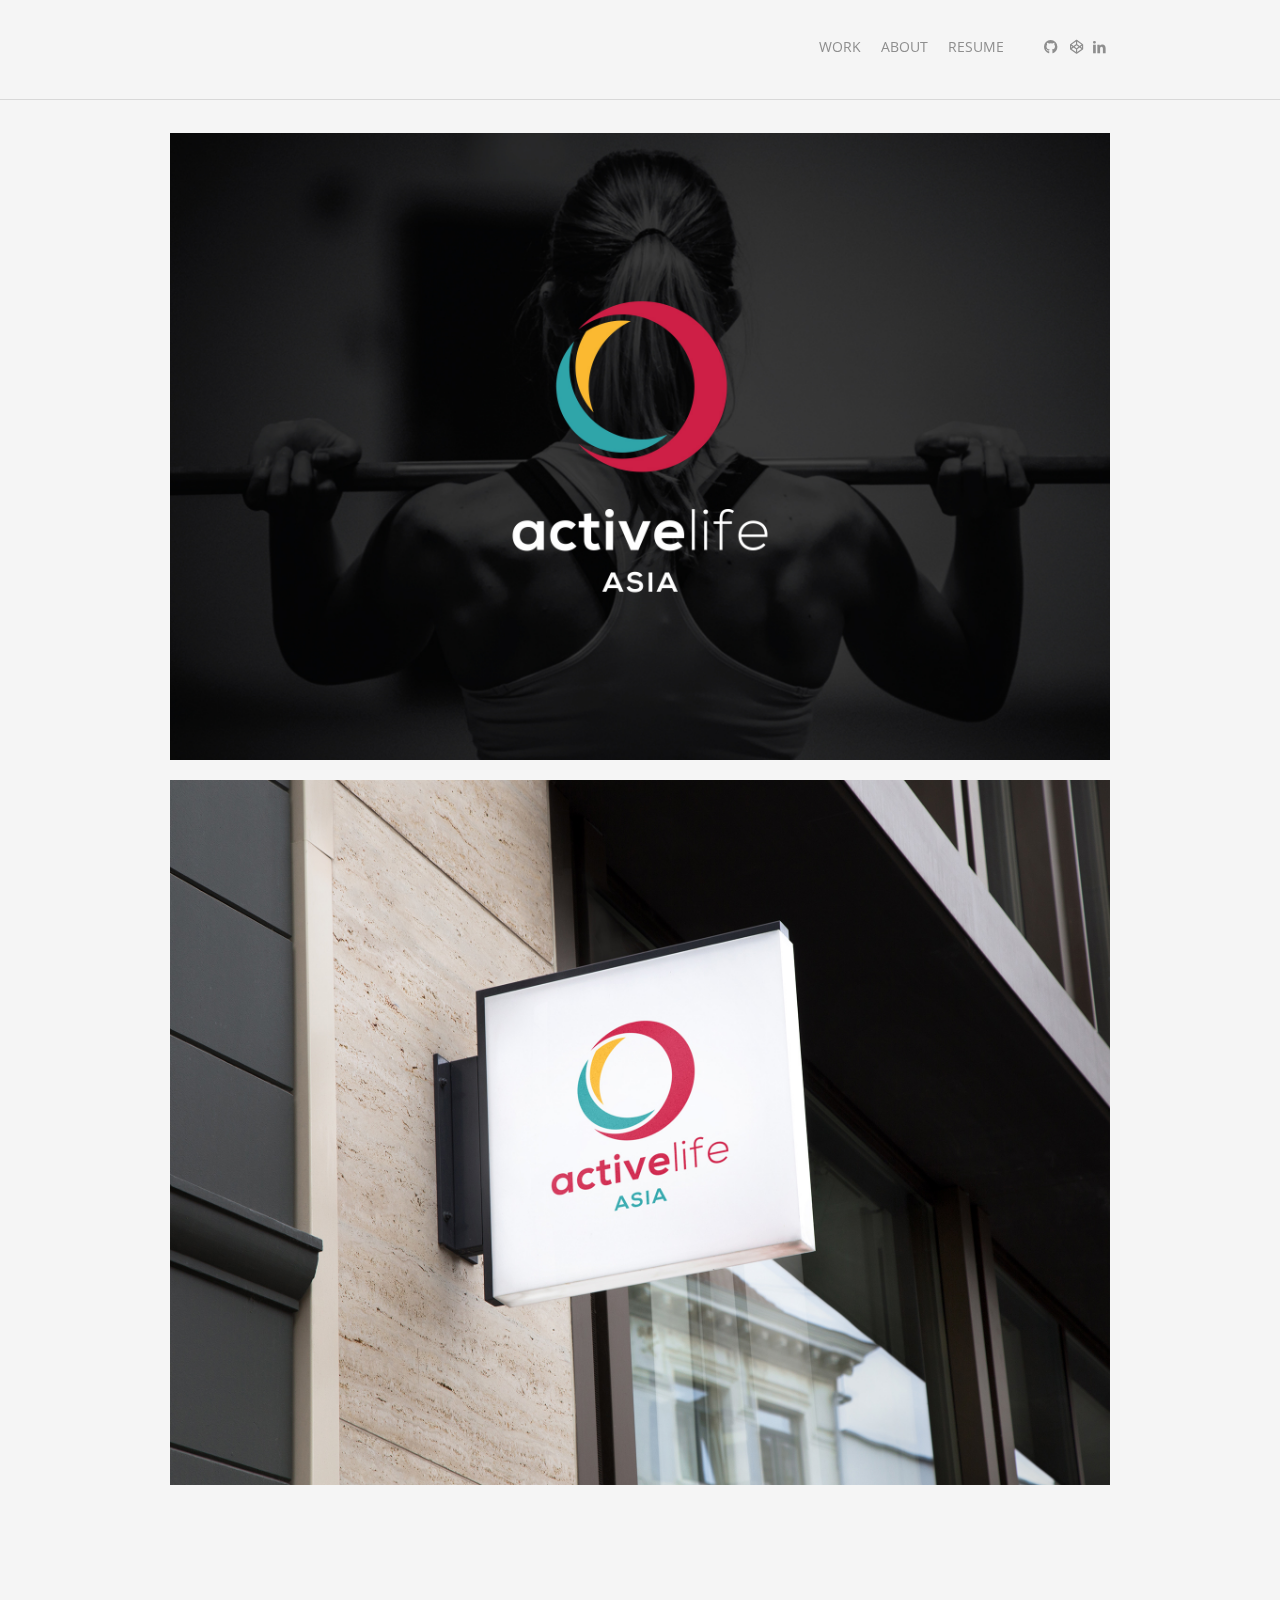
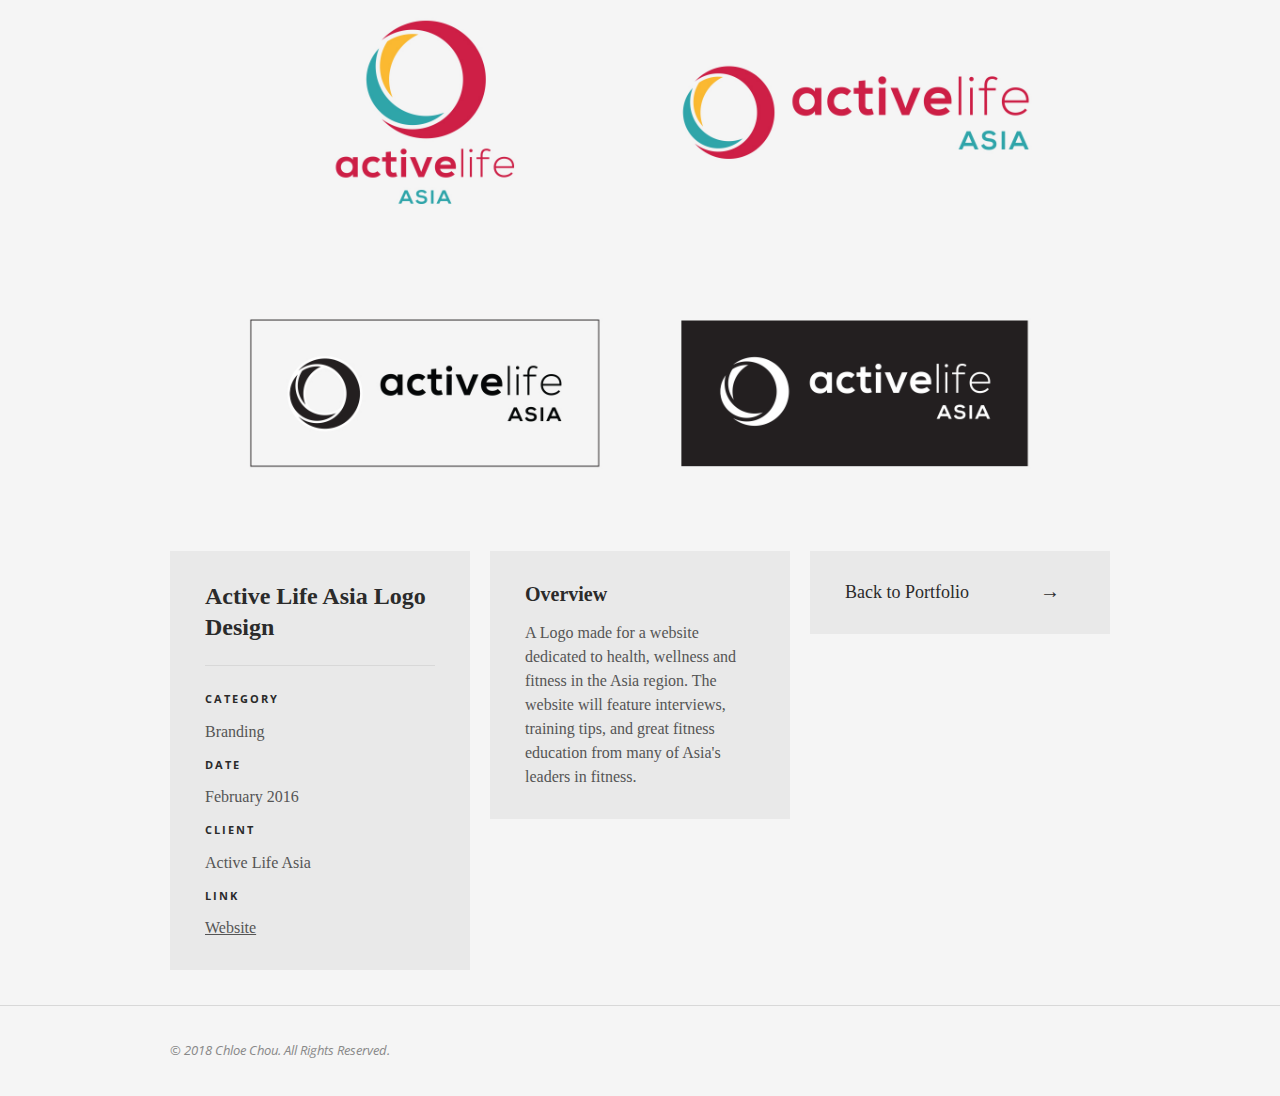
==== commit ac81ad76: "update about" ====
--- a/activelife.html
+++ b/activelife.html
@@ -12,6 +12,7 @@
 <meta name="viewport" content="width=device-width, initial-scale=1, maximum-scale=1" />
 <meta name="author" content="ppandp">
 <meta name="Description" content="Chloe's Portfolio" />
+<link rel="shortcut icon" type="image/png" href="images/favicon48.png" />
 <link href="css/reset.css" rel="stylesheet" type="text/css" media="screen" />
 <link href="css/contact.css" rel="stylesheet" type="text/css" media="screen" />
 <link href="css/styles.css" rel="stylesheet" type="text/css" media="screen" />
@@ -70,19 +71,20 @@
     <ul id="options" class="option-set clearfix" data-option-key="filter">
       <li> <a href="#" class="sub-nav-toggle">Work</a>
         <ul class="sub-nav hidden">
-          <li> <a href="index.html#design">Design</a> </li>
-          <li> <a href="index.html#development">Development</a> </li>
-          <li> <a href="index.html#portfolio">Show All</a> </li>
+          <li> <a href="/#design">Design</a> </li>
+          <li> <a href="/#development">Development</a> </li>
+          <li> <a href="/#portfolio">Show All</a> </li>
         </ul>
       </li>
-      <li> <a href="index.html#services">About</a> </li>
+      <li> <a href="/#about">About</a> </li>
       <li> <a href="images/resume.pdf" target="_blank">Resume</a> </li>
     </ul>
 
     <div class="social-links">
       <ul class="social-list clearfix">
         <li> <a href="https://github.com/chloechoudesign" target="_blank"> <i class="fab fa-github"></i></a></li>
-        <li> <a href="https://www.linkedin.com/in/chloe-kuan-yi-chou-48333067" class="linkedin" target="_blank"></a> </li>
+        <li> <a href="https://codepen.io/chloechoudesign/" target="_blank"> <i class="fab fa-codepen"></i></a></li>
+        <li> <a href="https://www.linkedin.com/in/chloe-kuan-yi-chou-48333067" class="linkedin" target="_blank"></a></li>
       </ul>
     </div>
   </nav></div>
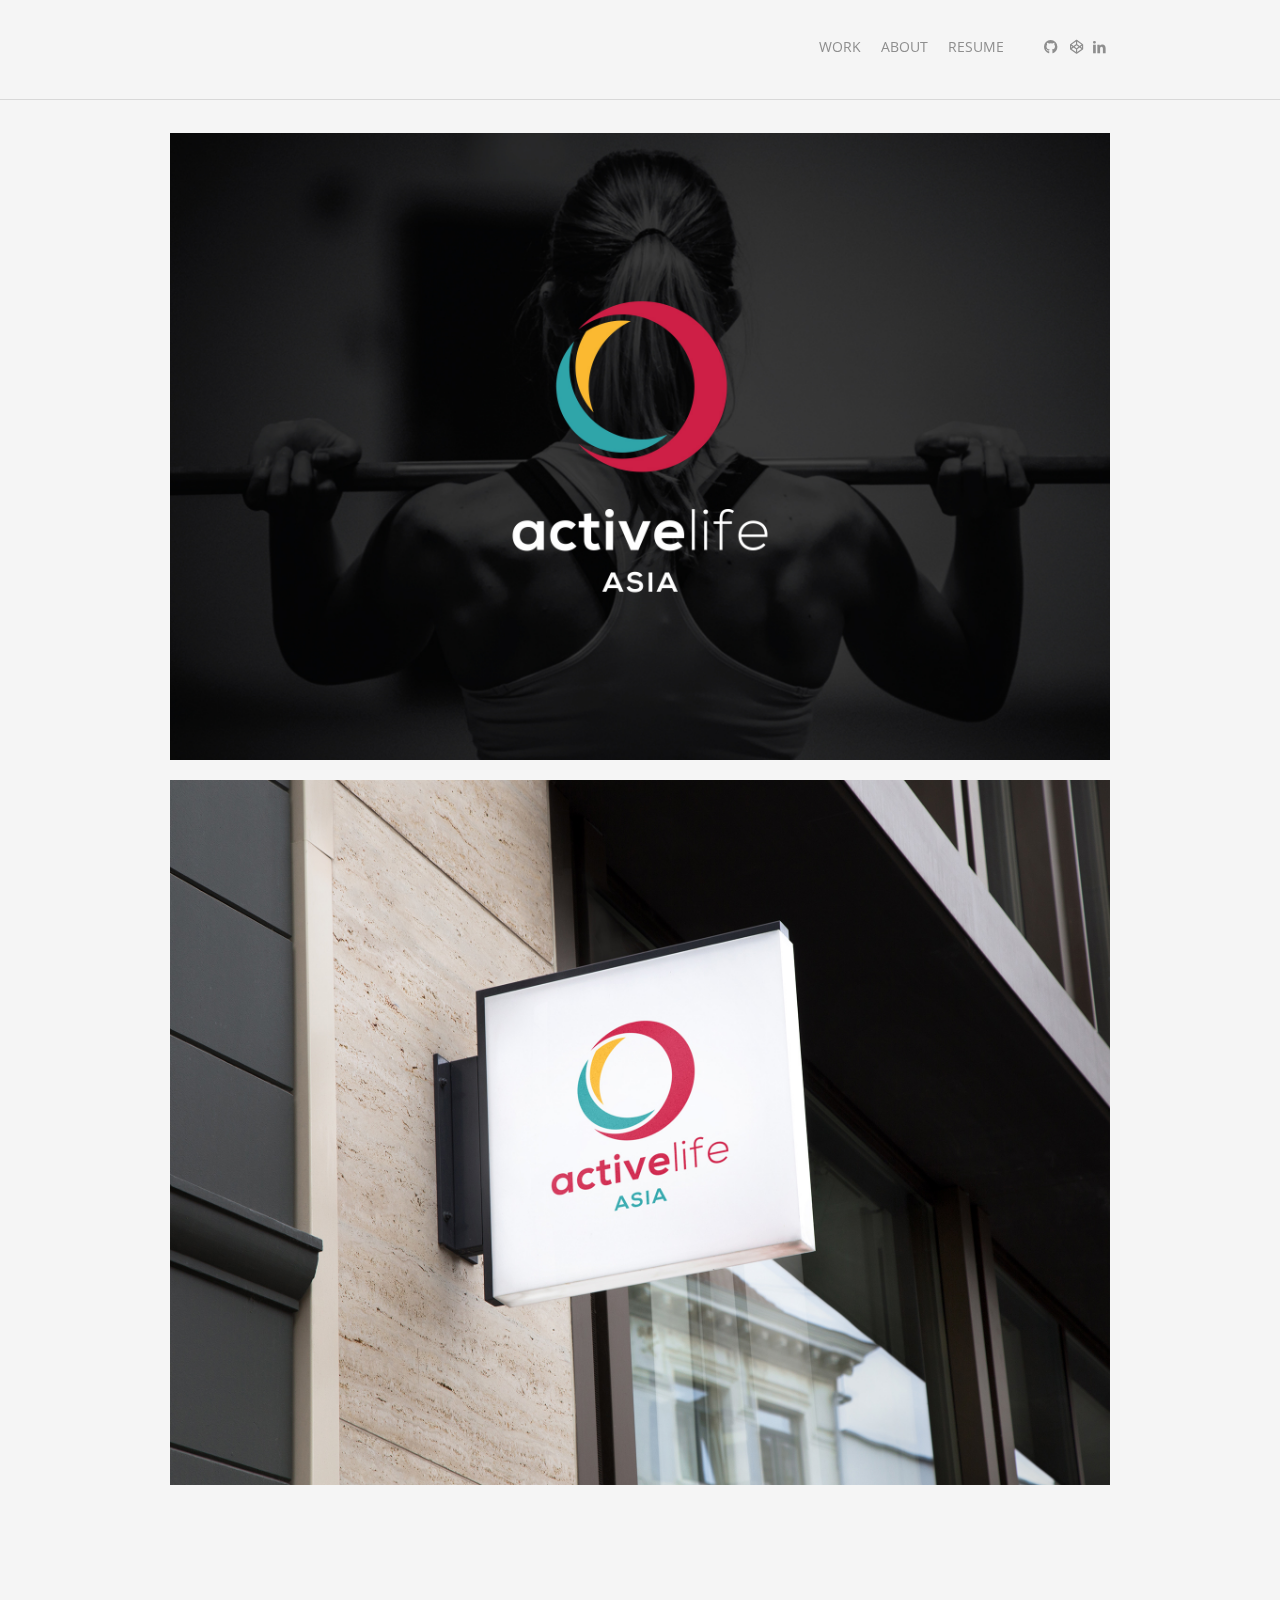
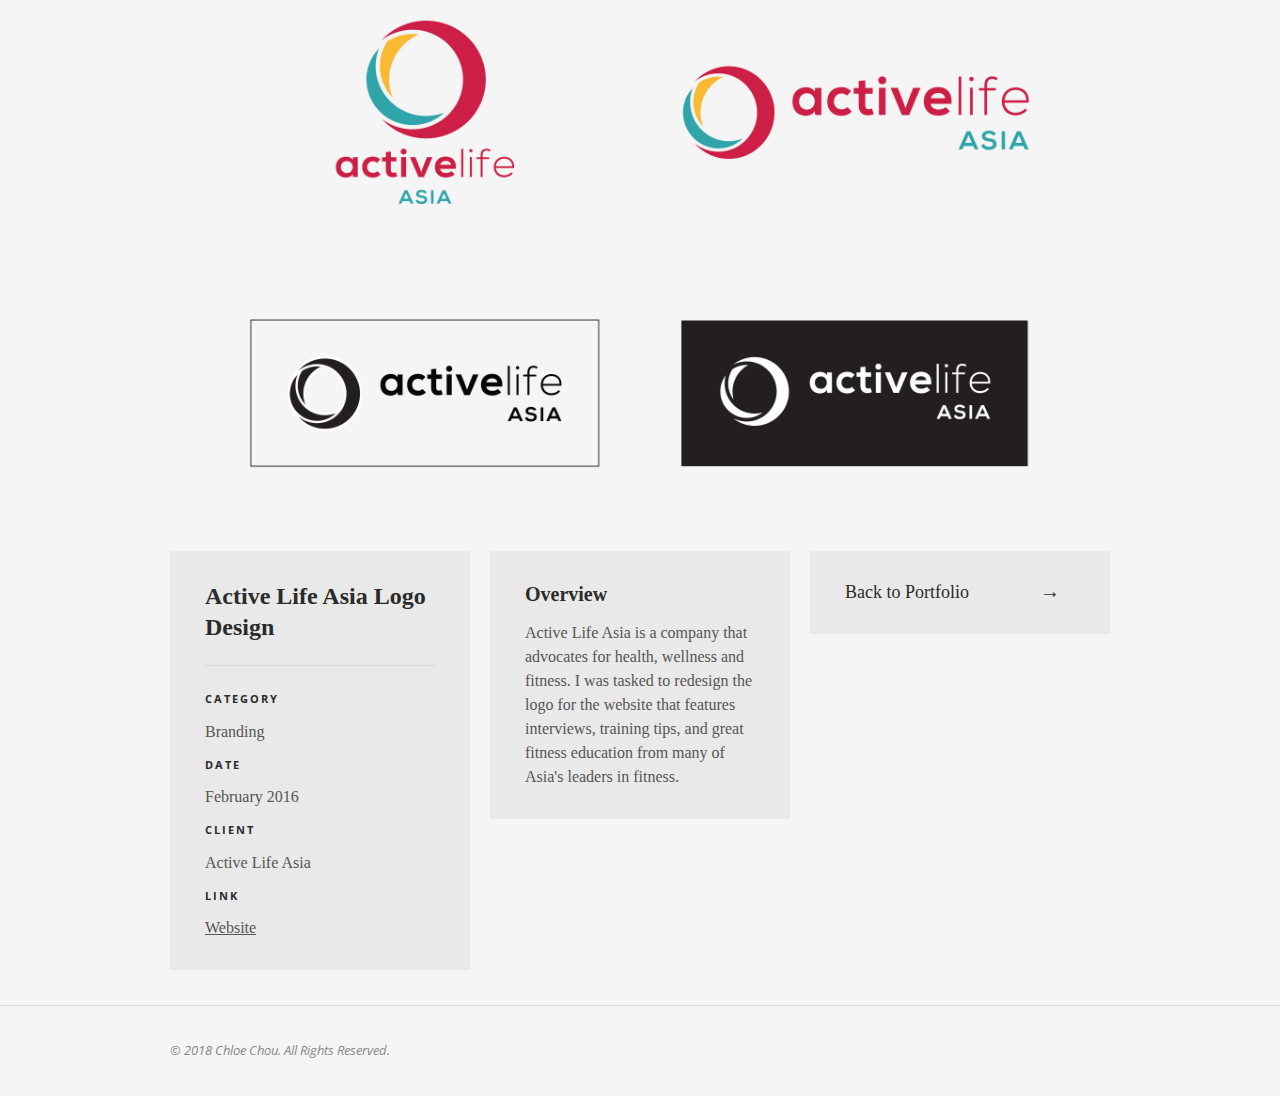
==== commit 29b6a0f5: "update resume" ====
--- a/activelife.html
+++ b/activelife.html
@@ -12,7 +12,7 @@
 <meta name="viewport" content="width=device-width, initial-scale=1, maximum-scale=1" />
 <meta name="author" content="ppandp">
 <meta name="Description" content="Chloe's Portfolio" />
-<link rel="shortcut icon" type="image/png" href="images/favicon48.png" />
+<link rel="shortcut icon" type="image/png" href="images/favicon.png" />
 <link href="css/reset.css" rel="stylesheet" type="text/css" media="screen" />
 <link href="css/contact.css" rel="stylesheet" type="text/css" media="screen" />
 <link href="css/styles.css" rel="stylesheet" type="text/css" media="screen" />
@@ -77,7 +77,7 @@
         </ul>
       </li>
       <li> <a href="/#about">About</a> </li>
-      <li> <a href="images/resume.pdf" target="_blank">Resume</a> </li>
+      <li> <a href="images/chloe_resume.pdf" target="_blank">Resume</a> </li>
     </ul>
 
     <div class="social-links">
@@ -124,7 +124,7 @@
         </div>
         <div class="element clearfix col1-3 home grey auto">
           <h4><strong>Overview</strong></h4>
-              <p>A Logo made for a website dedicated to health, wellness and fitness in the Asia region. The website will feature interviews, training tips, and great fitness education from many of Asia's leaders in fitness.</p>
+              <p>Active Life Asia is a company that advocates for health, wellness and fitness. I was tasked to redesign the logo for the website that features interviews, training tips, and great fitness education from many of Asia's leaders in fitness.</p>
         </div>
    
         <div class="element clearfix col1-3 home grey back-button auto"><a href="/" title="" class="whole-tile"></a>
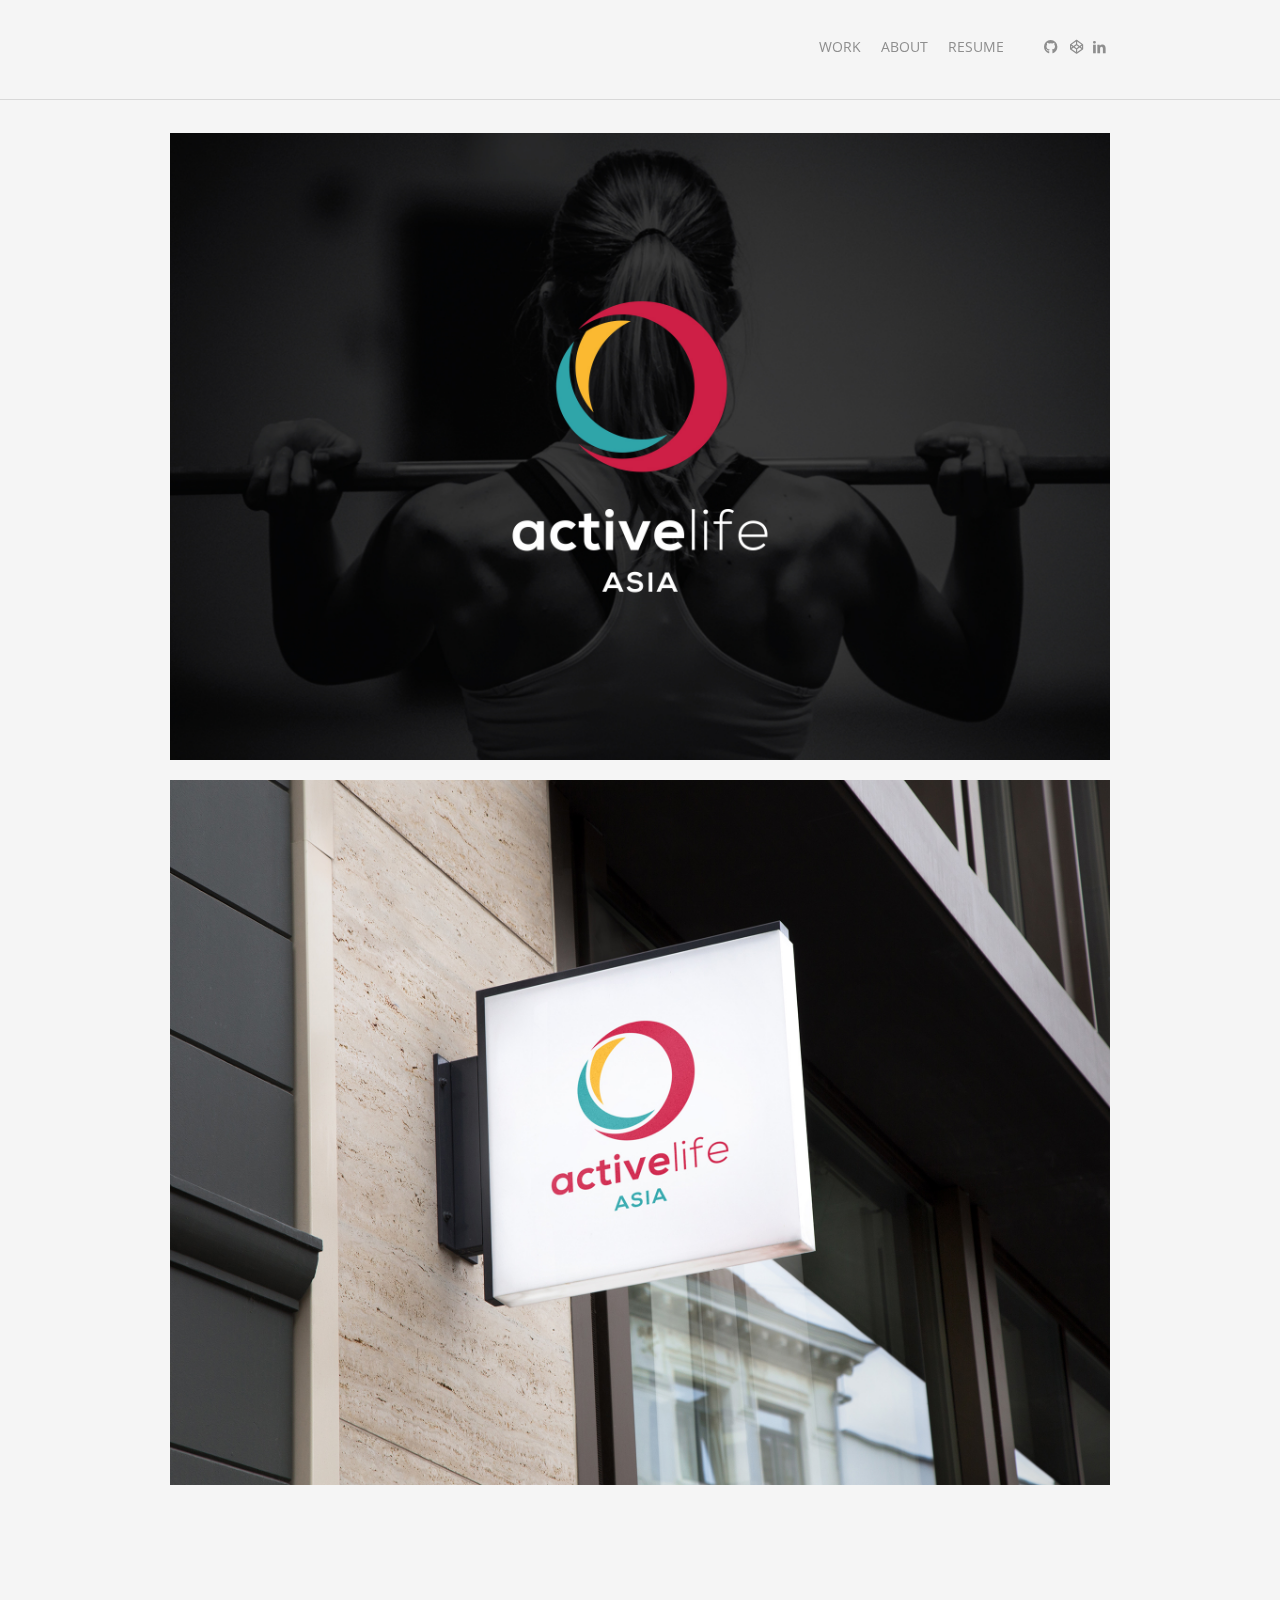
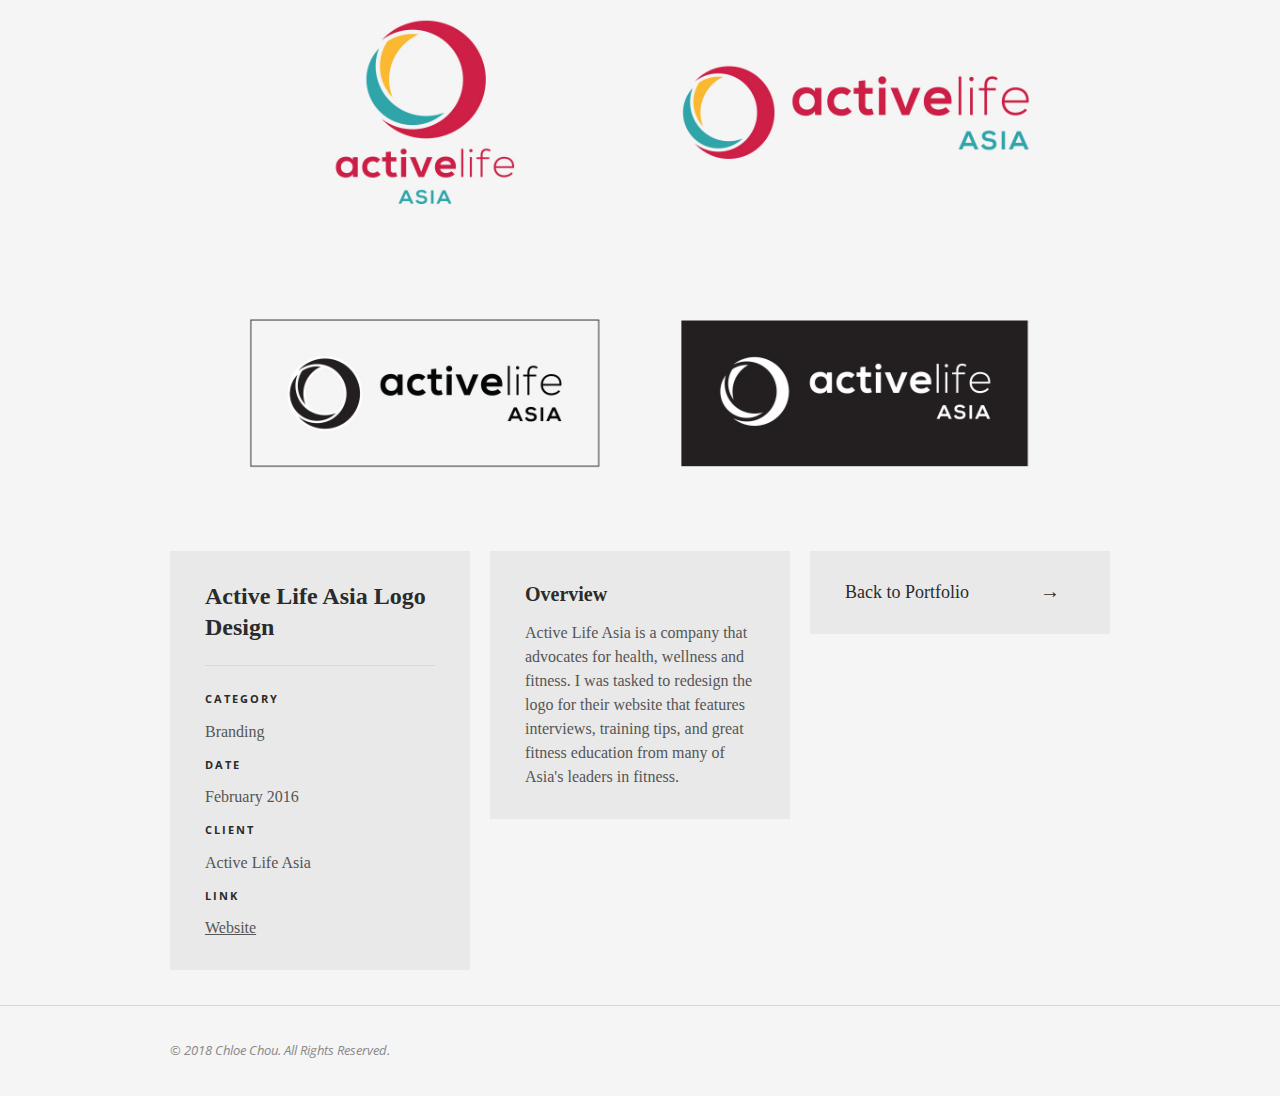
==== commit 876711e0: "update overview" ====
--- a/activelife.html
+++ b/activelife.html
@@ -124,7 +124,7 @@
         </div>
         <div class="element clearfix col1-3 home grey auto">
           <h4><strong>Overview</strong></h4>
-              <p>Active Life Asia is a company that advocates for health, wellness and fitness. I was tasked to redesign the logo for the website that features interviews, training tips, and great fitness education from many of Asia's leaders in fitness.</p>
+              <p>Active Life Asia is a company that advocates for health, wellness and fitness. I was tasked to redesign the logo for their website that features interviews, training tips, and great fitness education from many of Asia's leaders in fitness.</p>
         </div>
    
         <div class="element clearfix col1-3 home grey back-button auto"><a href="/" title="" class="whole-tile"></a>
